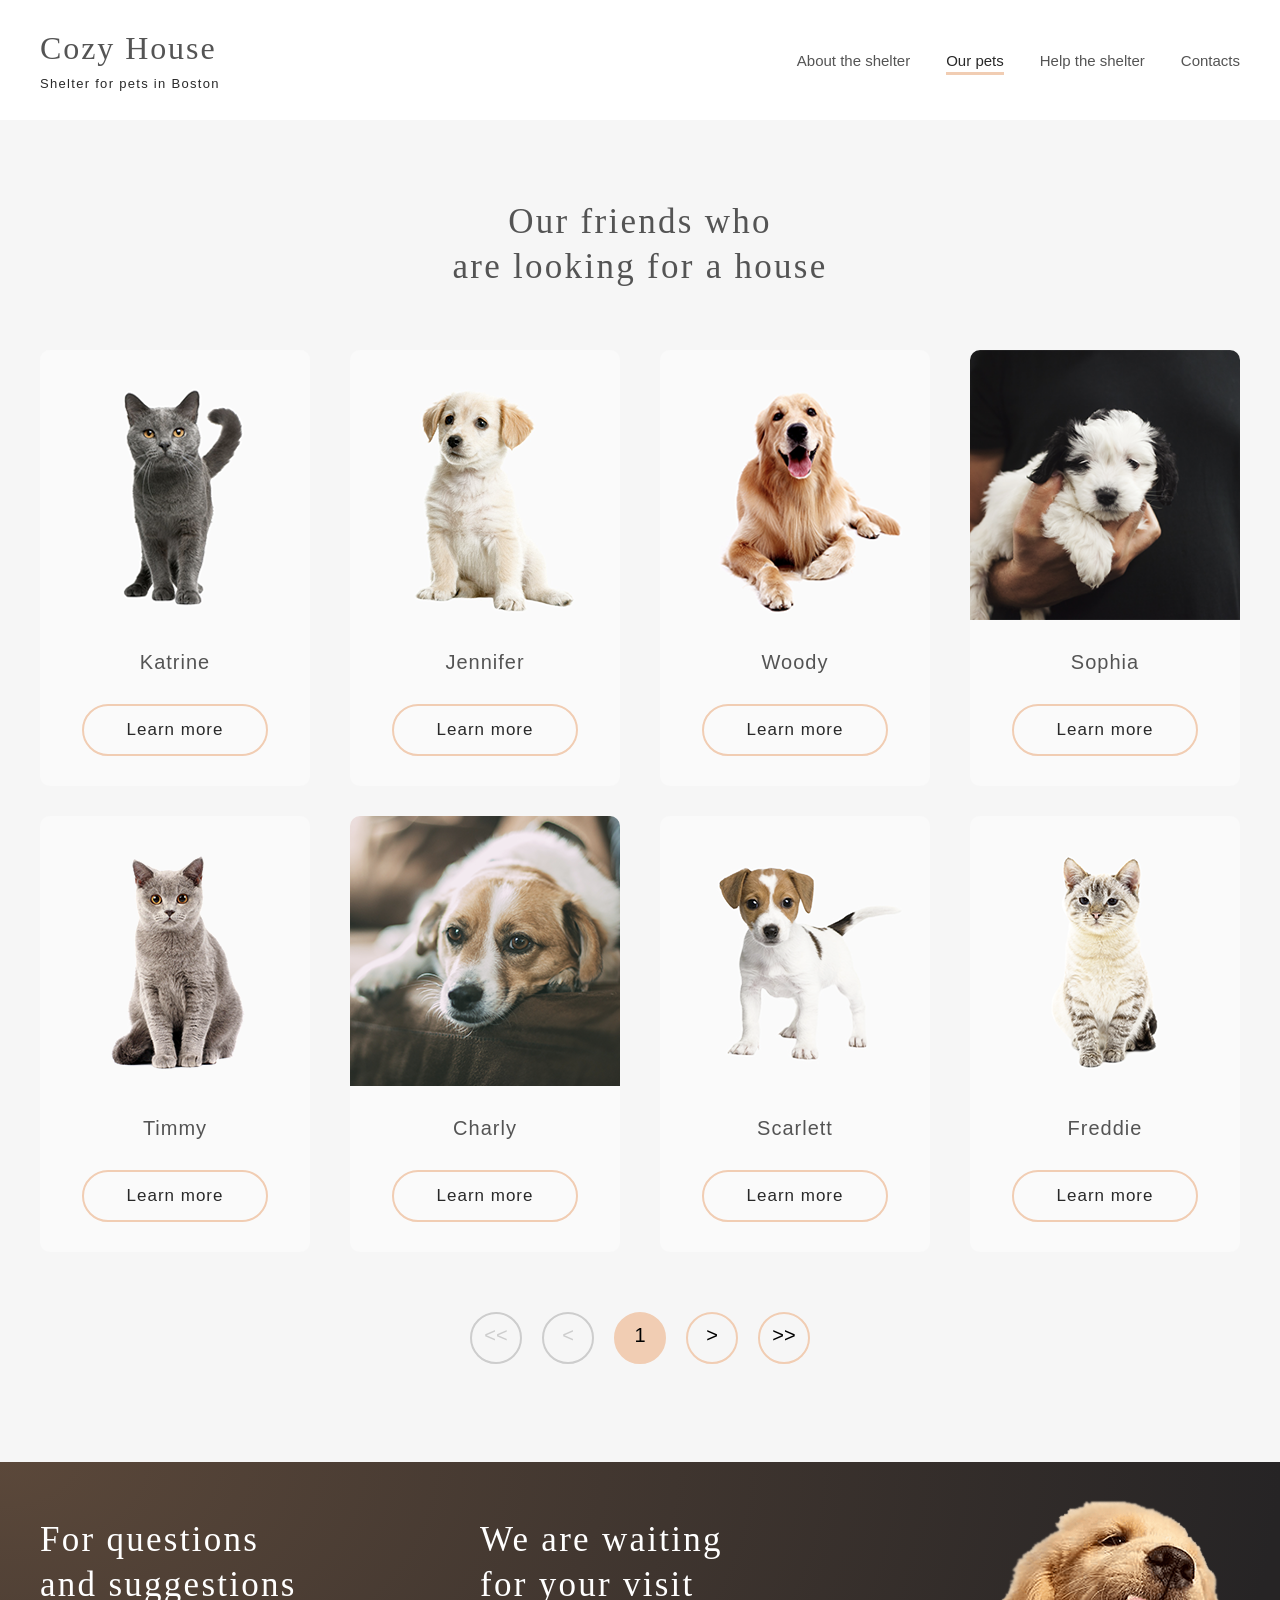
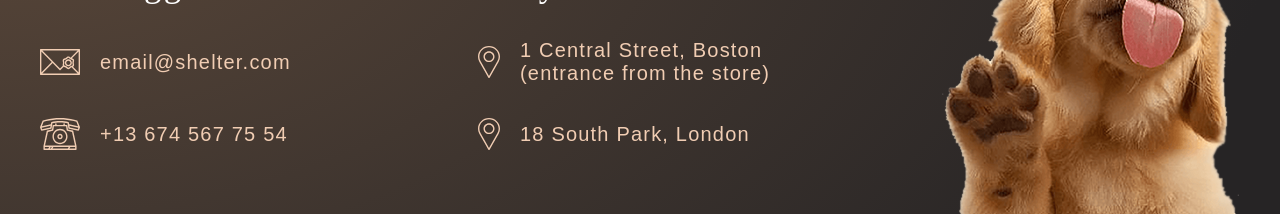
==== our-pets.html @ f44636e1 "feat: add adaptive for header and hero section" ====
<!DOCTYPE html>
<html lang="en">

<head>
  <meta charset="UTF-8">
  <meta name="viewport" content="width=device-width, initial-scale=1">
  <title>Cozy House</title>
  <link rel="stylesheet" type="text/css" href="css/style.css">
  <link rel="icon" type="image/png" sizes="32x32" href="img/icons/favicon/favicon-32x32.png">
  <link rel="icon" type="image/png" sizes="16x16" href="img/icons/favicon/favicon-16x16.png">
</head>

<body>
  <div class="wrapper">

    <header class="header header--light">
      <div class="container">
        <div class="header__row">
          <div class="header__logo">
            <a href="index.html" class="header__logo-link">
              <span class="header__logo-title">Cozy House</span>
              <span class="header__logo-subtitle">Shelter for pets in Boston</span>
            </a>
          </div>
          <nav class="header__nav">
            <ul class="header__nav-list">
              <li><a href="index.html" class="header__nav-link">About the shelter</a></li>
              <li><a href="" class="header__nav-link header-light active">Our pets</a></li>
              <li><a href="index.html#help-the-shelter" class="header__nav-link">Help the shelter</a></li>
              <li><a href="#contacts" class="header__nav-link">Contacts</a></li>
            </ul>
          </nav>
          <button class="header__burger" aria-label="Open menu">
            <span></span>
          </button>
        </div>
      </div>
    </header>

    <main class="content">
      <section class="friends-full">
        <div class="container">
          <h1 class="friends-full__title title">Our friends who <br> are looking for a house</h1>
          <div class="friends-full__slider slider">
            <div class="slider__cards">
              <div class="slider__row row-full">
                <div class="slider__element">
                  <a href="#" class="slider__element-card">
                    <div class="slider__img">
                      <img src="img/our-pets/1.png" alt="kitten">
                    </div>
                    <div class="slider__name">Katrine</div>
                    <div class="slider__link">Learn more</div>
                  </a>
                </div>
                <div class="slider__element">
                  <a href="#" class="slider__element-card">
                    <div class="slider__img">
                      <img src="img/our-pets/2.png" alt="kitten">
                    </div>
                    <div class="slider__name">Jennifer</div>
                    <div class="slider__link">Learn more</div>
                  </a>
                </div>
                <div class="slider__element">
                  <a href="#" class="slider__element-card">
                    <div class="slider__img">
                      <img src="img/our-pets/3.png" alt="kitten">
                    </div>
                    <div class="slider__name">Woody</div>
                    <div class="slider__link">Learn more</div>
                  </a>
                </div>
                <div class="slider__element">
                  <a href="#" class="slider__element-card">
                    <div class="slider__img">
                      <img src="img/our-pets/4.png" alt="kitten">
                    </div>
                    <div class="slider__name">Sophia</div>
                    <div class="slider__link">Learn more</div>
                  </a>
                </div>
                <div class="slider__element">
                  <a href="#" class="slider__element-card">
                    <div class="slider__img">
                      <img src="img/our-pets/5.png" alt="kitten">
                    </div>
                    <div class="slider__name">Timmy</div>
                    <div class="slider__link">Learn more</div>
                  </a>
                </div>
                <div class="slider__element">
                  <a href="#" class="slider__element-card">
                    <div class="slider__img">
                      <img src="img/our-pets/6.png" alt="kitten">
                    </div>
                    <div class="slider__name">Charly</div>
                    <div class="slider__link">Learn more</div>
                  </a>
                </div>
                <div class="slider__element">
                  <a href="#" class="slider__element-card">
                    <div class="slider__img">
                      <img src="img/our-pets/7.png" alt="kitten">
                    </div>
                    <div class="slider__name">Scarlett</div>
                    <div class="slider__link">Learn more</div>
                  </a>
                </div>
                <div class="slider__element">
                  <a href="" class="slider__element-card">
                    <div class="slider__img">
                      <img src="img/our-pets/8.png" alt="kitten">
                    </div>
                    <div class="slider__name">Freddie</div>
                    <div class="slider__link">Learn more</div>
                  </a>
                </div>
              </div>
            </div>
          </div>
          <div class="friends-full__nav">
            <button class="slider__btn disabled-btn">&lt;&lt;</button>
            <button class="slider__btn disabled-btn">&lt;</button>
            <button class="slider__btn active-btn">1</button>
            <button class="slider__btn">&gt;</button>
            <button class="slider__btn">&gt;&gt;</button>
          </div>
        </div>
      </section>
    </main>

    <footer class="footer" id="contacts">
      <div class="container">
        <div class="footer__content">
          <div class="footer__row">
            <div class="footer__column">
              <h2 class="footer__title title">For questions <br> and suggestions</h2>
              <a href="mailto:email@shelter.com" class="footer__link email">email@shelter.com</a>
              <a href="tel:+136745677554" class="footer__link phone">+13 674 567 75 54</a>
            </div>
            <div class="footer__column">
              <h2 class="footer__title title">We are waiting <br> for your visit</h2>
              <a href="https://www.google.com/maps/place/1+Central+St,+Boston,+MA+02109,+%D0%A1%D0%A8%D0%90/@42.3586081,-71.0549309,20.5z/data=!4m5!3m4!1s0x89e370868bc2ce7b:0x82fa7db94f5fea9e!8m2!3d42.358552!4d-71.0547264?entry=ttu&g_ep=EgoyMDI1MDYxNi4wIKXMDSoASAFQAw%3D%3D" target="_blank" class="footer__link address">1 Central Street, Boston (entrance from the store)</a>
              <a href="https://www.google.com/maps/place/18+S+Park+Rd,+London+SW19+6NN,+%D0%92%D0%B5%D0%BB%D0%B8%D0%BA%D0%BE%D0%B1%D1%80%D0%B8%D1%82%D0%B0%D0%BD%D0%B8%D1%8F/@51.4440909,-0.2084612,18.75z/data=!4m6!3m5!1s0x48760f46ff61dba9:0x5696e3b778e1f425!8m2!3d51.4441053!4d-0.2076652!16s%2Fg%2F11b90n3sb6?entry=ttu&g_ep=EgoyMDI1MDYxNi4wIKXMDSoASAFQAw%3D%3D" target="_blank" class="footer__link address">18 South Park, London </a>
            </div>
          </div>
          <div class="footer__img">
            <img src="img/footer.png" alt="puppy">
          </div>
        </div>
      </div>
    </footer>
  </div>
</body>

</html>
---- css/style.css ----
:root {
  --clr-white: #ffffff;
  --clr-gray-100: #f6f6f6;
  --clr-gray-200: #f1f1f1;
  --clr-gray-300: #cdcdcd;
  --clr-gray-400: #b2b2b2;
  --clr-gray-500: #545454;
  --clr-gray-600: #4c4c4c;
  --clr-gray-700: #292929;
  --clr-brown-100: #f1cdb3;
  --clr-brown-200: #fddcc4;
  --clr-brand-dark-1: #5b483a;
  --clr-brand-dark-2: #262425;
  --bg-primary: var(--clr-white);
  --bg-secondary: var(--clr-gray-100);
  --bg-accent: var(--clr-brown-200);
  --bg-dark: var(--clr-brand-dark-2);
  --bg-dark-card: var(--clr-brand-dark-1);
  --text-main: var(--clr-dark);
  --text-title: var(--clr-gray-500);
  --text-accent: var(--clr-white);
  --text-muted: var(--clr-gray-300);
  --text-dark: var(--clr-gray-700);
  --cta-primary: var(--clr-brown-100);
  --cta-primary-hover: var(--clr-brown-200);
  --link-color: var(--clr-brand-dark-1);
  --border-light: var(--clr-gray-200);
  --border-focus: var(--clr-brown-100);
  --font-size-xs: 0.8125rem;
  --font-size-sm: 0.9375rem;
  --font-size-md: 1.25rem;
  --font-size-lg: 1.5rem;
  --font-size-xl: 2.1875rem;
  --font-size-xxl: 2.75rem;
  --font-size-logo: 2rem;
}

.visually-hidden {
  position: absolute !important;
  width: 1px !important;
  height: 1px !important;
  margin: -1px !important;
  padding: 0 !important;
  overflow: hidden !important;
  clip: rect(0 0 0 0) !important;
  white-space: nowrap !important;
  border: 0 !important;
}

.flex-center {
  display: flex;
  align-items: center;
  justify-content: center;
}

.header__nav-link, .header__nav-link::after, .link {
  transition: all 0.3s;
}

* {
  padding: 0;
  margin: 0;
  border: 0;
}

*,
*:before,
*:after {
  -webkit-box-sizing: border-box;
  box-sizing: border-box;
}

:focus,
:active {
  outline: none;
}

a:focus,
a:active {
  outline: none;
}

nav,
footer,
header,
aside {
  display: block;
}

input,
button,
textarea {
  font-family: inherit;
}

input::-ms-clear {
  display: none;
}

button {
  cursor: pointer;
}

button::-moz-focus-inner {
  padding: 0;
  border: 0;
}

a,
a:visited {
  text-decoration: none;
}

a:hover {
  text-decoration: none;
}

ul li {
  list-style: none;
}

img {
  vertical-align: top;
}

h1,
h2,
h3,
h4,
h5,
h6 {
  font-size: inherit;
  font-weight: 400;
}

html,
body {
  height: 100%;
  width: 100%;
  font-size: 100%;
  line-height: 1;
  -ms-text-size-adjust: 100%;
  -moz-text-size-adjust: 100%;
  -webkit-text-size-adjust: 100%;
}

html {
  scroll-behavior: smooth;
}

body {
  font-family: Arial, "Helvetica Neue", Helvetica, sans-serif;
}

.link {
  display: inline-flex;
  align-items: center;
  justify-content: center;
  text-align: center;
  border-radius: 100vmax;
  padding: 0.9375rem 2.8125rem;
  background-color: var(--cta-primary);
  font-family: "Georgia", Georgia, serif;
  font-size: 17px;
  letter-spacing: 0.06em;
  line-height: 1.3;
  color: var(--text-dark);
}

.link:hover {
  background-color: var(--cta-primary-hover);
}

.title {
  font-family: "Georgia", Georgia, serif;
  font-size: var(--font-size-xl);
  line-height: 1.285;
  letter-spacing: 0.065em;
  color: #545454;
}

.slider {
  display: flex;
  align-items: center;
  justify-content: space-between;
}

.slider__btn {
  background: inherit;
  width: 52px;
  height: 52px;
  border-radius: 50%;
  border: 2px solid #f1cdb3;
  transition: all 0.3s;
}

.slider__btn img {
  padding-top: 5px;
}

.slider__btn:hover {
  background-color: #fddcc4;
  border: 2px solid #fddcc4;
}

.slider__row {
  display: flex;
}

.slider__card {
  display: block;
  overflow: hidden;
  background: #fafafa;
  border-radius: 10px;
  padding-bottom: 30px;
  flex: 1 1 33.333%;
  margin-right: 90px;
  display: flex;
  flex-direction: column;
  text-align: center;
}

.slider__card:last-child {
  margin-right: 0;
}

.slider__card:hover .slider__link {
  background-color: #fddcc4;
  border: 2px solid #fddcc4;
}

.slider__img img {
  width: 270px;
  height: 270px;
  object-fit: cover;
}

.slider__name {
  margin: 30px 0;
  text-align: center;
  font-size: 20px;
  line-height: 24px;
  letter-spacing: 1px;
  color: #545454;
}

.slider__link {
  align-self: center;
  display: inline-block;
  border-radius: 100px;
  padding: 13px 43px;
  border: 2px solid #f1cdb3;
  font-size: 17px;
  letter-spacing: 1px;
  line-height: 22px;
  color: #292929;
  transition: all 0.3s;
}

.slider__element {
  padding: 0 20px;
  padding-bottom: 30px;
  display: flex;
}

.slider__element-card {
  display: block;
  overflow: hidden;
  background: #fafafa;
  border-radius: 10px;
  padding-bottom: 30px;
  display: flex;
  flex-direction: column;
  text-align: center;
}

.slider__element-card:hover .slider__link {
  background-color: #fddcc4;
  border: 2px solid #fddcc4;
}

.slider__name {
  flex: 1 1 auto;
}

.slider__btn {
  font-size: 20px;
  display: flex;
  align-items: center;
  justify-content: center;
  padding-bottom: 5px;
}

.active-btn {
  background-color: #f1cdb3;
}

.disabled-btn {
  border-color: #cdcdcd;
  color: #cdcdcd;
  pointer-events: none;
}

.wrapper {
  min-height: 100dvh;
  display: flex;
  flex-direction: column;
}

.content {
  flex: 1;
}

.container {
  width: 100%;
  max-width: 1280px;
  margin-inline: auto;
  padding-inline: 1.25rem;
}
@media (min-width: 750px) {
  .container {
    padding-inline: 1.875rem;
  }
}
@media (min-width: 850px) {
  .container {
    padding-inline: 2.5rem;
  }
}

.header {
  position: absolute;
  inset-inline: 0;
  width: 100%;
  padding-block-start: 2rem;
  z-index: 10;
}
.header__row {
  display: flex;
  justify-content: space-between;
  align-items: center;
}
.header__logo-link {
  display: flex;
  flex-direction: column;
}
.header__logo-title {
  padding-block-end: 0.8125rem;
  font-family: "Georgia", Georgia, serif;
  font-size: var(--font-size-logo);
  letter-spacing: 0.06em;
  color: var(--cta-primary);
}
.header__logo-subtitle {
  font-size: var(--font-size-xs);
  text-align: center;
  letter-spacing: 0.1em;
  color: var(--text-accent);
}
.header__nav-list {
  display: flex;
  align-items: center;
  gap: 2.25rem;
}
.header__nav-link {
  position: relative;
  padding-block: 0.625rem;
  color: var(--text-muted);
  font-size: var(--font-size-sm);
  line-height: 1.6;
}
.header__nav-link:hover, .header__nav-link:focus-visible {
  color: var(--text-accent);
}
.header__nav-link::after {
  content: "";
  position: absolute;
  inset-block-end: 0.25rem;
  inset-inline-start: 0;
  width: 100%;
  height: 0.1875rem;
  background-color: var(--cta-primary);
  scale: 0 1;
  transform-origin: center;
}
.header__nav-link:active::after {
  scale: 1 1;
}
.header__nav-link.active {
  color: var(--text-accent);
  pointer-events: none;
}
.header__nav-link.active::after {
  scale: 1 1;
}
.header--light .header__nav-link {
  color: #545454;
}
.header--light .header__nav-link:hover, .header--light .header__nav-link:focus-visible, .header--light .header__nav-link.active {
  color: var(--text-dark);
}
.header--light .header__logo-title {
  color: var(--text-title);
}
.header--light .header__logo-subtitle {
  color: var(--text-dark);
}
.header__burger {
  display: none;
  background: none;
  border: none;
  cursor: pointer;
  flex-direction: column;
  padding: 10px;
  gap: 6px;
  width: 40px;
  z-index: 100;
}
.header__burger span, .header__burger::before, .header__burger::after {
  content: "";
  display: block;
  width: 100%;
  height: 2px;
  background-color: var(--bg-accent);
  transition: transform 0.3s ease, opacity 0.3s ease;
}
.is-open .header__burger::before {
  transform: translateY(8px) rotate(45deg);
}
.is-open .header__burger span {
  opacity: 0;
}
.is-open .header__burger::after {
  transform: translateY(-8px) rotate(-45deg);
}
@media (max-width: 750px) {
  .header__burger {
    display: flex;
  }
  .header__nav {
    position: fixed;
    inset-block-start: 0;
    inset-inline-end: 0;
    width: 100%;
    height: 100dvh;
    background-color: rgba(41, 41, 41, 0.98);
    padding: 100px 40px 40px;
    z-index: 90;
    display: flex;
    justify-content: center;
    align-items: center;
    opacity: 0;
    visibility: hidden;
    transform: translateX(100%);
    transition: opacity 0.3s ease, visibility 0.3s ease, transform 0.3s ease;
  }
  .is-open .header__nav {
    opacity: 1;
    visibility: visible;
    transform: translateX(0);
  }
  .header__nav-list {
    flex-direction: column;
    gap: 40px;
    text-align: center;
  }
  .header__nav-list li {
    width: 100%;
  }
  .header__nav-link {
    font-size: 24px;
    display: inline-block;
    width: 100%;
  }
}

/*Footer*/
.footer {
  position: relative;
  padding: 40px 0 0;
  background: url("../img/bg-gradient.png"), radial-gradient(100% 215.42% at 0% 0%, #5B483A 0%, #262425 100%);
}

.footer__content {
  display: flex;
  justify-content: space-between;
}

.footer__row {
  display: flex;
  margin-top: 16px;
}

.footer__column {
  height: 234px;
  width: 300px;
  display: flex;
  flex-direction: column;
  justify-content: space-between;
  margin-right: 140px;
}

.footer__title {
  color: #fff;
}

.footer__link {
  font-size: 20px;
  line-height: 23px;
  letter-spacing: 1.2px;
  color: #F1CDB3;
  padding: 6px 0 6px 60px;
}

.email {
  background: url("../img/icons/2.svg") 0 center no-repeat;
}

.phone {
  background: url("../img/icons/3.svg") 0 center no-repeat;
}

.address {
  background: url("../img/icons/4.svg") 0 center no-repeat;
  padding-left: 42px;
  margin-left: -2px;
}

.footer__img {
  margin-top: -3px;
}

.about {
  margin: 80px 0 100px;
}

.about__container {
  max-width: 850px;
  margin: 0 auto;
}

.about__row {
  display: flex;
}

.about__img {
  margin-right: 120px;
}

.about__body {
  margin-top: 15px;
}

.about__title {
  padding-right: 60px;
}

.about__text {
  font-family: Arial, "Helvetica Neue", Helvetica, sans-serif;
  font-size: 15px;
  line-height: 24px;
  color: #4C4C4C;
  margin-top: 25px;
}

.about__text p {
  margin-bottom: 25px;
}

.about__text p:last-child {
  margin-bottom: 0;
}

.donation {
  padding: 80px 0 100px;
  background: #F6F6F6;
}

.donation__row {
  display: flex;
  width: 915px;
  margin: 0 auto;
}

.donation__img {
  padding: 11px 30px 0 0;
}

.donation__title {
  margin-bottom: 20px;
}

.donation__bank-type {
  font-size: 15px;
  line-height: 16.5px;
  letter-spacing: 0.9px;
  color: #545454;
  margin-bottom: 20px;
}

.donation__card {
  background: url("../img/icons/1.svg") 15px center no-repeat, #F1CDB3;
  display: flex;
  align-items: center;
  border-radius: 9px;
  padding: 10px 15px 10px 60px;
  margin: 0 31px 20px 0;
  font-size: 20px;
  line-height: 23px;
  letter-spacing: 1.15px;
  color: #545454;
}

.donation__legal-info {
  font-family: Arial, "Helvetica Neue", Helvetica, sans-serif;
  font-style: italic;
  font-size: 12px;
  line-height: 18px;
  color: #B2B2B2;
}

.friends {
  background: #F6F6F6;
  padding: 80px 0 100px;
}

.friends__title {
  text-align: center;
}

.friends__slider {
  margin: 60px auto;
}

.friends__link {
  display: flex;
  justify-content: center;
}

.help {
  padding: 80px 0 45px;
}

.help__title {
  text-align: center;
}

.help__row {
  margin: 60px 87px 0;
  display: flex;
  flex-wrap: wrap;
}

.help__item {
  margin-left: 120px;
  display: flex;
  flex-direction: column;
  align-items: center;
  margin-bottom: 55px;
}

.help__item:first-child {
  margin-left: 0;
}

.help__item:nth-child(6) {
  margin-left: 84px;
}

.help__item-img {
  flex: 1 0 auto;
  display: flex;
  align-items: center;
}

.help__item-name {
  font-size: 20px;
  line-height: 23px;
  letter-spacing: 1.135px;
  text-align: center;
  color: #545454;
  margin-top: 30px;
}

.hero {
  background: url("../img/bg-gradient.png"), radial-gradient(100% 215.42% at 0% 0%, #5b483a 0%, #262425 100%);
  display: flex;
  align-items: flex-end;
}
.hero__content {
  width: 100%;
  display: flex;
  justify-content: space-between;
  align-items: end;
  gap: 2.625rem;
  margin-block-start: 11.25rem;
}
.hero__body {
  max-width: 28.75rem;
  width: 100%;
  display: flex;
  flex-direction: column;
  align-items: flex-start;
  gap: 2.625rem;
  align-self: start;
  margin-block-start: clamp(0px, 0px + 160 * (100vw - 768px) / 512, 160px);
}
.hero__title {
  font-family: "Georgia", Georgia, serif;
  font-size: var(--font-size-xxl);
  line-height: 1.3;
  color: #ffffff;
  max-width: 21.875rem;
}
.hero__text {
  font-size: var(--font-size-sm);
  line-height: 1.6;
  color: #cdcdcd;
}
.hero__image-block {
  max-width: 43.625rem;
  width: 100%;
  display: flex;
  justify-content: flex-end;
  align-items: flex-end;
  align-self: end;
}
.hero__img {
  width: 100%;
  height: auto;
  display: block;
  object-fit: contain;
}
@media (max-width: 850px) {
  .hero .hero__content {
    flex-direction: column;
    row-gap: 6.25rem;
  }
  .hero__body {
    align-self: center;
  }
  .hero__link {
    align-self: center;
  }
  .hero__content {
    margin-block-start: 9.375rem;
  }
  .hero__image-block {
    max-width: 35.5rem;
  }
}

.friends-full {
  background: #F6F6F6;
  margin-top: 120px;
  padding: 80px 0 98px;
}

.friends-full__title {
  text-align: center;
  margin-bottom: 60px;
}

.friends-full__slider {
  margin-bottom: 30px;
}

.row-full {
  flex-wrap: wrap;
  margin: 0 -20px;
}

.friends-full__nav {
  display: flex;
  width: 340px;
  justify-content: space-between;
  margin: 0 auto;
}
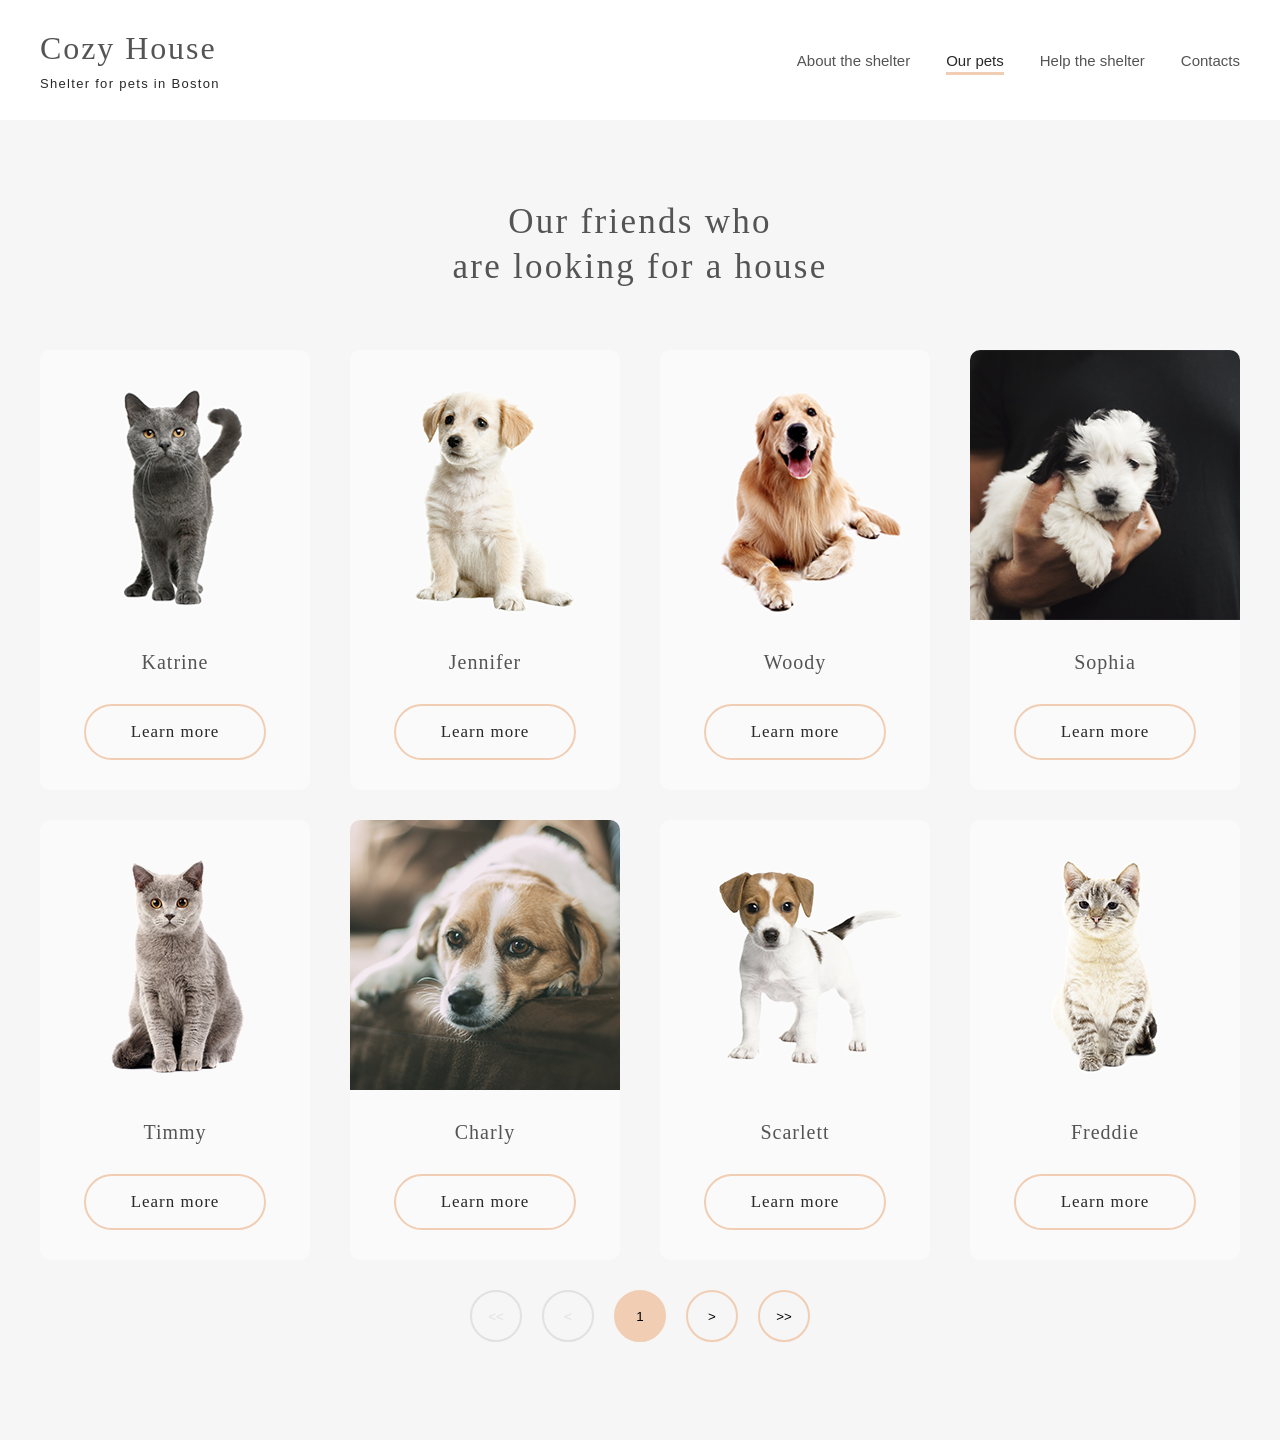
==== commit b7714ab0: "feat: add adaptive slider" ====
--- a/our-pets.html
+++ b/our-pets.html
@@ -43,79 +43,63 @@
           <h1 class="friends-full__title title">Our friends who <br> are looking for a house</h1>
           <div class="friends-full__slider slider">
             <div class="slider__cards">
-              <div class="slider__row row-full">
-                <div class="slider__element">
-                  <a href="#" class="slider__element-card">
-                    <div class="slider__img">
-                      <img src="img/our-pets/1.png" alt="kitten">
-                    </div>
-                    <div class="slider__name">Katrine</div>
-                    <div class="slider__link">Learn more</div>
-                  </a>
-                </div>
-                <div class="slider__element">
-                  <a href="#" class="slider__element-card">
-                    <div class="slider__img">
-                      <img src="img/our-pets/2.png" alt="kitten">
-                    </div>
-                    <div class="slider__name">Jennifer</div>
-                    <div class="slider__link">Learn more</div>
-                  </a>
-                </div>
-                <div class="slider__element">
-                  <a href="#" class="slider__element-card">
-                    <div class="slider__img">
-                      <img src="img/our-pets/3.png" alt="kitten">
-                    </div>
-                    <div class="slider__name">Woody</div>
-                    <div class="slider__link">Learn more</div>
-                  </a>
-                </div>
-                <div class="slider__element">
-                  <a href="#" class="slider__element-card">
-                    <div class="slider__img">
-                      <img src="img/our-pets/4.png" alt="kitten">
-                    </div>
-                    <div class="slider__name">Sophia</div>
-                    <div class="slider__link">Learn more</div>
-                  </a>
-                </div>
-                <div class="slider__element">
-                  <a href="#" class="slider__element-card">
-                    <div class="slider__img">
-                      <img src="img/our-pets/5.png" alt="kitten">
-                    </div>
-                    <div class="slider__name">Timmy</div>
-                    <div class="slider__link">Learn more</div>
-                  </a>
-                </div>
-                <div class="slider__element">
-                  <a href="#" class="slider__element-card">
-                    <div class="slider__img">
-                      <img src="img/our-pets/6.png" alt="kitten">
-                    </div>
-                    <div class="slider__name">Charly</div>
-                    <div class="slider__link">Learn more</div>
-                  </a>
-                </div>
-                <div class="slider__element">
-                  <a href="#" class="slider__element-card">
-                    <div class="slider__img">
-                      <img src="img/our-pets/7.png" alt="kitten">
-                    </div>
-                    <div class="slider__name">Scarlett</div>
-                    <div class="slider__link">Learn more</div>
-                  </a>
-                </div>
-                <div class="slider__element">
-                  <a href="" class="slider__element-card">
-                    <div class="slider__img">
-                      <img src="img/our-pets/8.png" alt="kitten">
-                    </div>
-                    <div class="slider__name">Freddie</div>
-                    <div class="slider__link">Learn more</div>
-                  </a>
-                </div>
+              <div class="slider__row row-full slider__row--grid">
+                <a href="#" class="slider__card">
+                  <div class="slider__img">
+                    <img src="img/our-pets/1.png" alt="kitten">
+                  </div>
+                  <div class="slider__name">Katrine</div>
+                  <div class="slider__link link">Learn more</div>
+                </a>
+                <a href="#" class="slider__card">
+                  <div class="slider__img">
+                    <img src="img/our-pets/2.png" alt="kitten">
+                  </div>
+                  <div class="slider__name">Jennifer</div>
+                  <div class="slider__link link">Learn more</div>
+                </a>
+                <a href="#" class="slider__card">
+                  <div class="slider__img">
+                    <img src="img/our-pets/3.png" alt="kitten">
+                  </div>
+                  <div class="slider__name">Woody</div>
+                  <div class="slider__link link">Learn more</div>
+                </a>
+                <a href="#" class="slider__card">
+                  <div class="slider__img">
+                    <img src="img/our-pets/4.png" alt="kitten">
+                  </div>
+                  <div class="slider__name">Sophia</div>
+                  <div class="slider__link link">Learn more</div>
+                </a>
+                <a href="#" class="slider__card">
+                  <div class="slider__img">
+                    <img src="img/our-pets/5.png" alt="kitten">
+                  </div>
+                  <div class="slider__name">Timmy</div>
+                  <div class="slider__link link">Learn more</div>
+                </a>
+                <a href="#" class="slider__card">
+                  <div class="slider__img">
+                    <img src="img/our-pets/6.png" alt="kitten">
+                  </div>
+                  <div class="slider__name">Charly</div>
+                  <div class="slider__link link">Learn more</div>
+                </a>
+                <a href="#" class="slider__card">
+                  <div class="slider__img">
+                    <img src="img/our-pets/7.png" alt="kitten">
+                  </div>
+                  <div class="slider__name">Scarlett</div>
+                  <div class="slider__link link">Learn more</div>
+                </a>
+                <a href="" class="slider__card">
+                  <div class="slider__img">
+                    <img src="img/our-pets/8.png" alt="kitten">
+                  </div>
+                  <div class="slider__name">Freddie</div>
+                  <div class="slider__link link">Learn more</div>
+                </a>
               </div>
             </div>
           </div>
@@ -130,7 +114,7 @@
       </section>
     </main>
 
-    <footer class="footer" id="contacts">
+    <!-- <footer class="footer" id="contacts">
       <div class="container">
         <div class="footer__content">
           <div class="footer__row">
@@ -150,7 +134,7 @@
           </div>
         </div>
       </div>
-    </footer>
+    </footer> -->
   </div>
 </body>
 
--- a/css/style.css
+++ b/css/style.css
@@ -1,5 +1,6 @@
 :root {
   --clr-white: #ffffff;
+  --clr-light: #fafafa;
   --clr-gray-100: #f6f6f6;
   --clr-gray-200: #f1f1f1;
   --clr-gray-300: #cdcdcd;
@@ -14,9 +15,10 @@
   --bg-primary: var(--clr-white);
   --bg-secondary: var(--clr-gray-100);
   --bg-accent: var(--clr-brown-200);
+  --bg-card: var(--clr-light);
   --bg-dark: var(--clr-brand-dark-2);
   --bg-dark-card: var(--clr-brand-dark-1);
-  --text-main: var(--clr-dark);
+  --text-main: var(--clr-gray-600);
   --text-title: var(--clr-gray-500);
   --text-accent: var(--clr-white);
   --text-muted: var(--clr-gray-300);
@@ -33,6 +35,7 @@
   --font-size-xl: 2.1875rem;
   --font-size-xxl: 2.75rem;
   --font-size-logo: 2rem;
+  --font-size-link: 1.06rem;
 }
 
 .visually-hidden {
@@ -53,7 +56,7 @@
   justify-content: center;
 }
 
-.header__nav-link, .header__nav-link::after, .link {
+.header__nav-link, .header__nav-link::after, .slider__btn, .link {
   transition: all 0.3s;
 }
 
@@ -161,12 +164,11 @@
   padding: 0.9375rem 2.8125rem;
   background-color: var(--cta-primary);
   font-family: "Georgia", Georgia, serif;
-  font-size: 17px;
+  font-size: var(--font-size-link);
   letter-spacing: 0.06em;
   line-height: 1.3;
   color: var(--text-dark);
 }
-
 .link:hover {
   background-color: var(--cta-primary-hover);
 }
@@ -178,127 +180,127 @@
   letter-spacing: 0.065em;
   color: #545454;
 }
+@media (max-width: 600px) {
+  .title {
+    font-size: var(--font-size-lg);
+  }
+}
 
 .slider {
   display: flex;
   align-items: center;
   justify-content: space-between;
-}
-
-.slider__btn {
-  background: inherit;
-  width: 52px;
-  height: 52px;
-  border-radius: 50%;
-  border: 2px solid #f1cdb3;
-  transition: all 0.3s;
-}
-
-.slider__btn img {
-  padding-top: 5px;
-}
-
-.slider__btn:hover {
-  background-color: #fddcc4;
-  border: 2px solid #fddcc4;
-}
-
+  gap: clamp(0.625rem, -4.688rem + 10vw, 3.313rem);
+}
+.slider__cards {
+  width: 100%;
+  overflow: hidden;
+}
 .slider__row {
   display: flex;
-}
-
+  justify-content: center;
+  gap: clamp(1.25rem, -7.398rem + 16.279vw, 5.625rem);
+}
+.slider__row--grid {
+  display: grid;
+  grid-template-columns: repeat(4, 1fr);
+  gap: 1.875rem 2.5rem;
+}
 .slider__card {
-  display: block;
+  flex: 1 1 33.333%;
+  display: flex;
+  flex-direction: column;
+  font-family: "Georgia", Georgia, serif;
+  text-align: center;
+  background-color: var(--bg-card);
+  border-radius: 0.625rem;
+  padding-block-end: 1.875rem;
   overflow: hidden;
-  background: #fafafa;
-  border-radius: 10px;
-  padding-bottom: 30px;
-  flex: 1 1 33.333%;
-  margin-right: 90px;
-  display: flex;
-  flex-direction: column;
-  text-align: center;
-}
-
-.slider__card:last-child {
-  margin-right: 0;
-}
-
+}
 .slider__card:hover .slider__link {
-  background-color: #fddcc4;
-  border: 2px solid #fddcc4;
-}
-
+  background-color: var(--cta-primary-hover);
+  border-color: var(--cta-primary-hover);
+}
+.slider__img {
+  width: 100%;
+}
 .slider__img img {
-  width: 270px;
-  height: 270px;
+  width: 100%;
+  max-width: 16.875rem;
+  height: auto;
+  aspect-ratio: 1/1;
   object-fit: cover;
 }
-
 .slider__name {
-  margin: 30px 0;
-  text-align: center;
-  font-size: 20px;
-  line-height: 24px;
-  letter-spacing: 1px;
-  color: #545454;
-}
-
+  margin-block: 1.875rem;
+  font-size: var(--font-size-md);
+  line-height: 1.2;
+  letter-spacing: 0.0625rem;
+  color: var(--text-title);
+  flex: 1 1 auto;
+}
 .slider__link {
   align-self: center;
-  display: inline-block;
-  border-radius: 100px;
-  padding: 13px 43px;
-  border: 2px solid #f1cdb3;
-  font-size: 17px;
-  letter-spacing: 1px;
-  line-height: 22px;
-  color: #292929;
-  transition: all 0.3s;
-}
-
-.slider__element {
-  padding: 0 20px;
-  padding-bottom: 30px;
-  display: flex;
-}
-
-.slider__element-card {
-  display: block;
-  overflow: hidden;
-  background: #fafafa;
-  border-radius: 10px;
-  padding-bottom: 30px;
-  display: flex;
-  flex-direction: column;
-  text-align: center;
-}
-
-.slider__element-card:hover .slider__link {
-  background-color: #fddcc4;
-  border: 2px solid #fddcc4;
-}
-
-.slider__name {
-  flex: 1 1 auto;
-}
-
+  border: 0.125rem solid var(--cta-primary);
+  background-color: transparent;
+}
 .slider__btn {
-  font-size: 20px;
+  flex-shrink: 0;
   display: flex;
   align-items: center;
   justify-content: center;
-  padding-bottom: 5px;
-}
-
-.active-btn {
-  background-color: #f1cdb3;
-}
-
-.disabled-btn {
-  border-color: #cdcdcd;
-  color: #cdcdcd;
+  width: 3.25rem;
+  height: 3.25rem;
+  background-color: transparent;
+  border: 0.125rem solid var(--cta-primary);
+  border-radius: 50%;
+}
+.slider__btn:hover {
+  background-color: var(--cta-primary-hover);
+  border-color: var(--cta-primary-hover);
+}
+.slider__btn.active-btn {
+  background-color: var(--cta-primary);
+}
+.slider__btn.disabled-btn {
+  border-color: var(--text-muted);
+  color: var(--text-muted);
   pointer-events: none;
+  opacity: 0.5;
+}
+@media (max-width: 1024px) {
+  .slider__row--grid {
+    grid-template-columns: repeat(2, 1fr);
+  }
+}
+@media (max-width: 850px) {
+  .slider {
+    gap: 0.75rem;
+  }
+  .slider__row:not(.slider__row--grid) {
+    gap: clamp(0.313rem, -2.813rem + 10vw, 2.5rem);
+  }
+  .slider__row:not(.slider__row--grid) .slider__card:nth-child(3) {
+    display: none;
+  }
+}
+@media (max-width: 600px) {
+  .slider {
+    flex-wrap: wrap;
+    justify-content: center;
+    column-gap: 5rem;
+  }
+  .slider__row:not(.slider__row--grid) .slider__card:nth-child(2) {
+    display: none;
+  }
+  .slider__row--grid {
+    grid-template-columns: 1fr;
+    gap: 1.875rem;
+  }
+  .slider__cards {
+    order: -1;
+    width: 100%;
+  }
 }
 
 .wrapper {
@@ -328,6 +330,15 @@
   }
 }
 
+.section {
+  padding-block: 5rem 6.25rem;
+}
+
+@media (max-width: 600px) {
+  .section {
+    padding-block: 2.625rem;
+  }
+}
 .header {
   position: absolute;
   inset-inline: 0;
@@ -411,9 +422,8 @@
   border: none;
   cursor: pointer;
   flex-direction: column;
-  padding: 10px;
-  gap: 6px;
-  width: 40px;
+  gap: 8px;
+  width: 30px;
   z-index: 100;
 }
 .header__burger span, .header__burger::before, .header__burger::after {
@@ -530,45 +540,70 @@
   margin-top: -3px;
 }
 
-.about {
-  margin: 80px 0 100px;
-}
-
 .about__container {
-  max-width: 850px;
-  margin: 0 auto;
-}
-
+  max-width: 53.125rem;
+  margin-inline: auto;
+}
 .about__row {
   display: flex;
-}
-
-.about__img {
-  margin-right: 120px;
-}
-
+  gap: 5rem 7.5rem;
+}
+.about__img img {
+  width: 100%;
+}
 .about__body {
-  margin-top: 15px;
-}
-
+  display: flex;
+  flex-direction: column;
+  row-gap: 1.56rem;
+  margin-block-start: 1rem;
+  max-width: 26.875rem;
+}
 .about__title {
-  padding-right: 60px;
-}
-
+  text-wrap: balance;
+}
 .about__text {
-  font-family: Arial, "Helvetica Neue", Helvetica, sans-serif;
-  font-size: 15px;
-  line-height: 24px;
-  color: #4C4C4C;
-  margin-top: 25px;
-}
-
-.about__text p {
-  margin-bottom: 25px;
-}
-
-.about__text p:last-child {
-  margin-bottom: 0;
+  display: flex;
+  flex-direction: column;
+  row-gap: 1.56rem;
+  font-size: var(--font-size-sm);
+  line-height: 1.6;
+  color: var(--text-main);
+}
+@media (max-width: 850px) {
+  .about__container {
+    max-width: 26.875rem;
+  }
+  .about__row {
+    flex-direction: column;
+    align-items: center;
+  }
+  .about__img {
+    order: 1;
+  }
+  .about__body {
+    margin-top: 0;
+  }
+}
+@media (max-width: 600px) {
+  .about__title {
+    text-align: center;
+  }
+  .about__body {
+    display: flex;
+    flex-direction: column;
+    align-items: center;
+    justify-content: center;
+  }
+  .about__row {
+    row-gap: 2.625rem;
+  }
+  .about__img {
+    max-width: 16.25rem;
+  }
+  .about__text {
+    margin-inline: 0.3rem;
+    text-align: justify;
+  }
 }
 
 .donation {
@@ -620,21 +655,23 @@
 }
 
 .friends {
-  background: #F6F6F6;
-  padding: 80px 0 100px;
-}
-
+  background-color: var(--bg-secondary);
+}
 .friends__title {
   text-align: center;
 }
-
 .friends__slider {
-  margin: 60px auto;
-}
-
+  margin-block: 3.75rem;
+  margin-inline: auto;
+}
 .friends__link {
   display: flex;
   justify-content: center;
+}
+@media (max-width: 750px) {
+  .friends__slider {
+    margin-block: 2.625rem;
+  }
 }
 
 .help {
@@ -732,7 +769,7 @@
   object-fit: contain;
 }
 @media (max-width: 850px) {
-  .hero .hero__content {
+  .hero__content {
     flex-direction: column;
     row-gap: 6.25rem;
   }
@@ -749,30 +786,42 @@
     max-width: 35.5rem;
   }
 }
+@media (max-width: 600px) {
+  .hero__title {
+    font-size: var(--font-size-lg);
+    letter-spacing: 0.06em;
+    max-width: 200px;
+  }
+  .hero__body {
+    text-align: center;
+    align-items: center;
+  }
+  .hero__text {
+    margin-inline: -0.625rem;
+  }
+  .hero__image-block {
+    margin-inline: -0.625rem;
+    max-width: 16.25rem;
+  }
+}
 
 .friends-full {
-  background: #F6F6F6;
-  margin-top: 120px;
-  padding: 80px 0 98px;
-}
-
+  background-color: var(--bg-secondary);
+  margin-block-start: 7.5rem;
+  padding-block: 5rem 6.125rem;
+}
 .friends-full__title {
   text-align: center;
-  margin-bottom: 60px;
-}
-
+  margin-block-end: 3.75rem;
+}
 .friends-full__slider {
-  margin-bottom: 30px;
-}
-
-.row-full {
-  flex-wrap: wrap;
-  margin: 0 -20px;
-}
-
+  margin-block-end: 1.875rem;
+}
 .friends-full__nav {
   display: flex;
-  width: 340px;
   justify-content: space-between;
-  margin: 0 auto;
+  align-items: center;
+  width: 100%;
+  max-width: 21.25rem;
+  margin-inline: auto;
 }
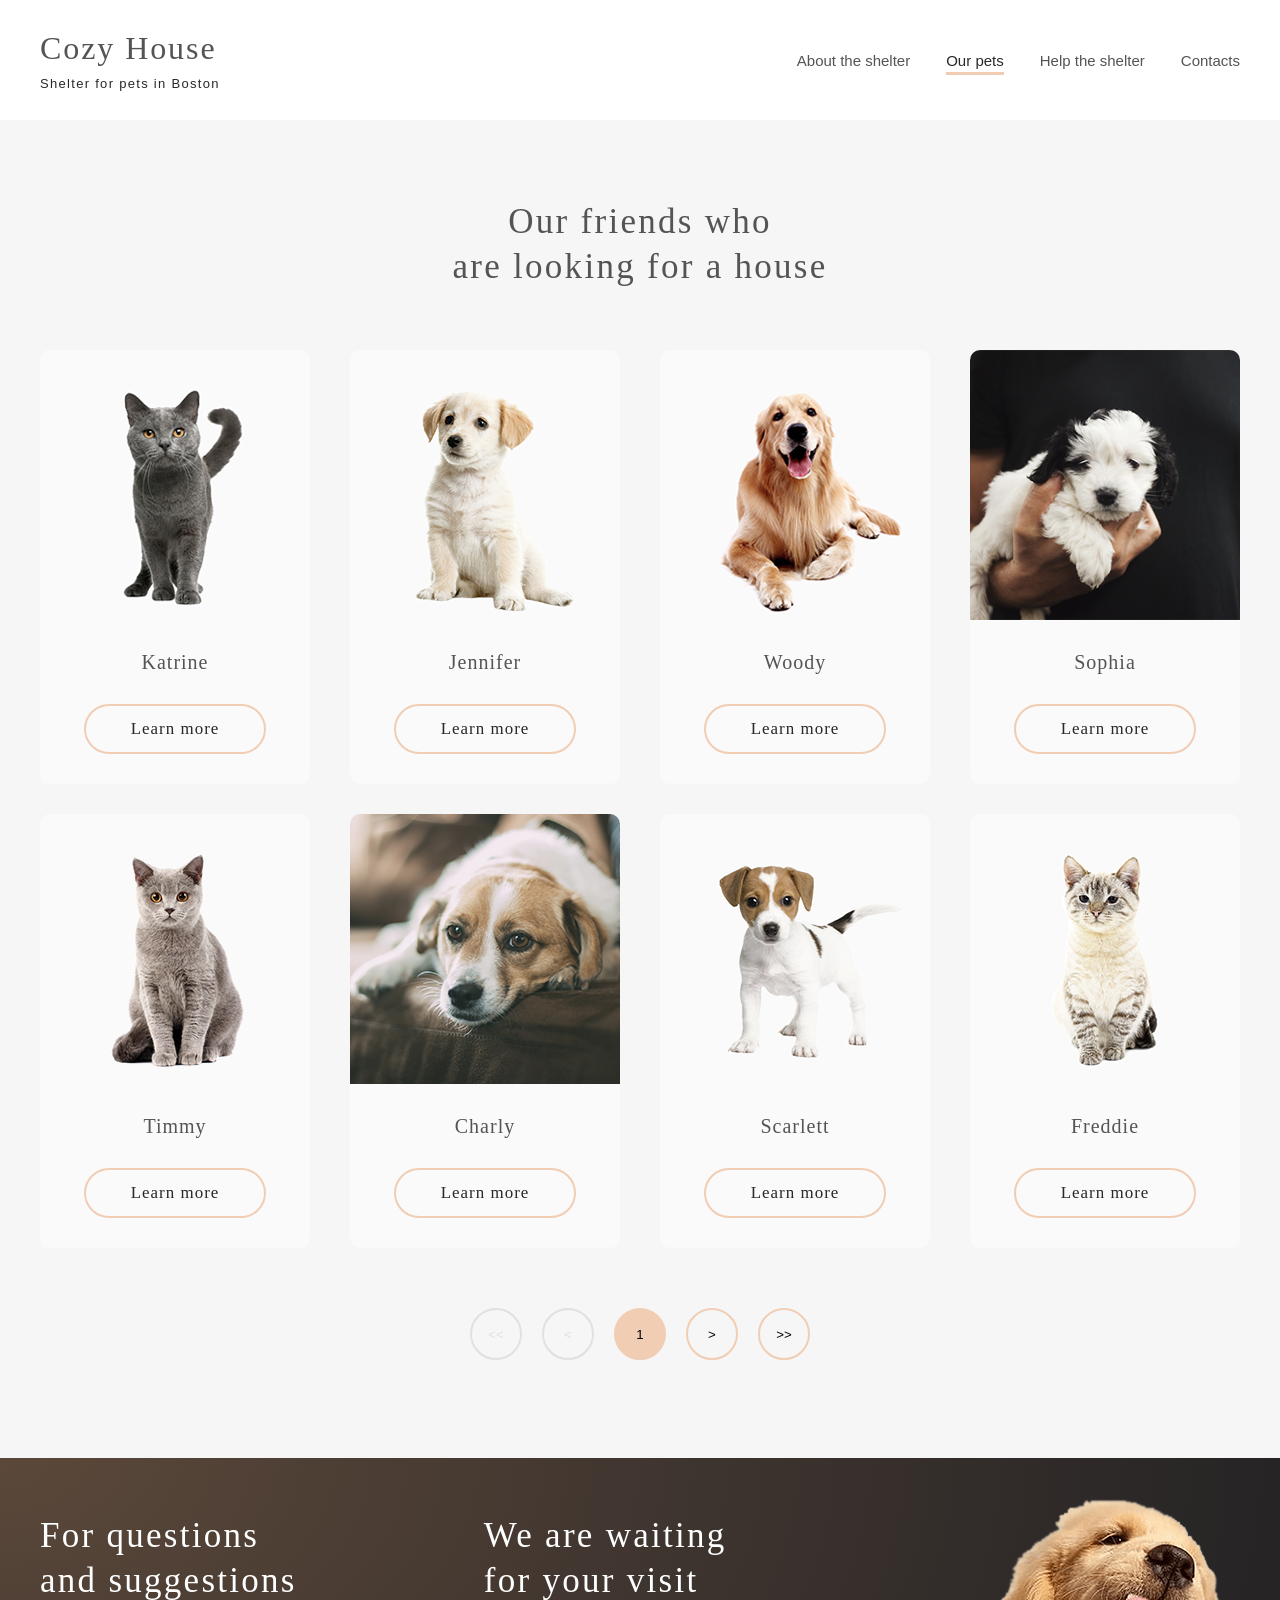
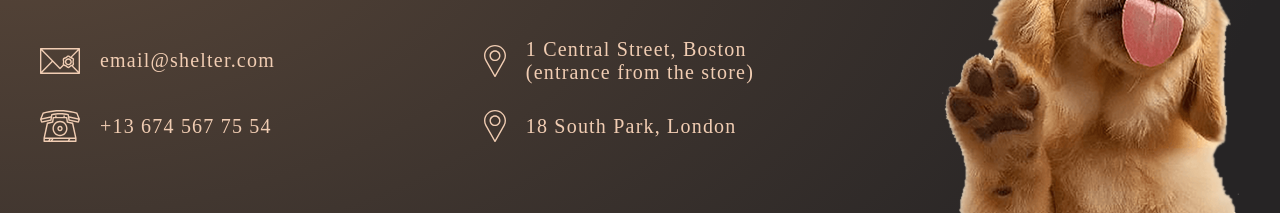
==== commit 304f2c9c: "feat: add adaptive for our-pets page" ====
--- a/our-pets.html
+++ b/our-pets.html
@@ -40,101 +40,101 @@
     <main class="content">
       <section class="friends-full">
         <div class="container">
-          <h1 class="friends-full__title title">Our friends who <br> are looking for a house</h1>
-          <div class="friends-full__slider slider">
-            <div class="slider__cards">
-              <div class="slider__row row-full slider__row--grid">
-                <a href="#" class="slider__card">
-                  <div class="slider__img">
-                    <img src="img/our-pets/1.png" alt="kitten">
-                  </div>
-                  <div class="slider__name">Katrine</div>
-                  <div class="slider__link link">Learn more</div>
-                </a>
-                <a href="#" class="slider__card">
-                  <div class="slider__img">
-                    <img src="img/our-pets/2.png" alt="kitten">
-                  </div>
-                  <div class="slider__name">Jennifer</div>
-                  <div class="slider__link link">Learn more</div>
-                </a>
-                <a href="#" class="slider__card">
-                  <div class="slider__img">
-                    <img src="img/our-pets/3.png" alt="kitten">
-                  </div>
-                  <div class="slider__name">Woody</div>
-                  <div class="slider__link link">Learn more</div>
-                </a>
-                <a href="#" class="slider__card">
-                  <div class="slider__img">
-                    <img src="img/our-pets/4.png" alt="kitten">
-                  </div>
-                  <div class="slider__name">Sophia</div>
-                  <div class="slider__link link">Learn more</div>
-                </a>
-                <a href="#" class="slider__card">
-                  <div class="slider__img">
-                    <img src="img/our-pets/5.png" alt="kitten">
-                  </div>
-                  <div class="slider__name">Timmy</div>
-                  <div class="slider__link link">Learn more</div>
-                </a>
-                <a href="#" class="slider__card">
-                  <div class="slider__img">
-                    <img src="img/our-pets/6.png" alt="kitten">
-                  </div>
-                  <div class="slider__name">Charly</div>
-                  <div class="slider__link link">Learn more</div>
-                </a>
-                <a href="#" class="slider__card">
-                  <div class="slider__img">
-                    <img src="img/our-pets/7.png" alt="kitten">
-                  </div>
-                  <div class="slider__name">Scarlett</div>
-                  <div class="slider__link link">Learn more</div>
-                </a>
-                <a href="" class="slider__card">
-                  <div class="slider__img">
-                    <img src="img/our-pets/8.png" alt="kitten">
-                  </div>
-                  <div class="slider__name">Freddie</div>
-                  <div class="slider__link link">Learn more</div>
-                </a>
+          <div class="friends-full__row">
+            <h1 class="friends-full__title title">Our friends who <br> are looking for a house</h1>
+            <div class="friends-full__slider slider">
+              <div class="slider__cards">
+                <div class="slider__row row-full slider__row--grid">
+                  <a href="#" class="slider__card">
+                    <div class="slider__img">
+                      <img src="img/our-pets/1.png" alt="kitten">
+                    </div>
+                    <div class="slider__name">Katrine</div>
+                    <div class="slider__link link">Learn more</div>
+                  </a>
+                  <a href="#" class="slider__card">
+                    <div class="slider__img">
+                      <img src="img/our-pets/2.png" alt="kitten">
+                    </div>
+                    <div class="slider__name">Jennifer</div>
+                    <div class="slider__link link">Learn more</div>
+                  </a>
+                  <a href="#" class="slider__card">
+                    <div class="slider__img">
+                      <img src="img/our-pets/3.png" alt="kitten">
+                    </div>
+                    <div class="slider__name">Woody</div>
+                    <div class="slider__link link">Learn more</div>
+                  </a>
+                  <a href="#" class="slider__card">
+                    <div class="slider__img">
+                      <img src="img/our-pets/4.png" alt="kitten">
+                    </div>
+                    <div class="slider__name">Sophia</div>
+                    <div class="slider__link link">Learn more</div>
+                  </a>
+                  <a href="#" class="slider__card">
+                    <div class="slider__img">
+                      <img src="img/our-pets/5.png" alt="kitten">
+                    </div>
+                    <div class="slider__name">Timmy</div>
+                    <div class="slider__link link">Learn more</div>
+                  </a>
+                  <a href="#" class="slider__card">
+                    <div class="slider__img">
+                      <img src="img/our-pets/6.png" alt="kitten">
+                    </div>
+                    <div class="slider__name">Charly</div>
+                    <div class="slider__link link">Learn more</div>
+                  </a>
+                  <a href="#" class="slider__card">
+                    <div class="slider__img">
+                      <img src="img/our-pets/7.png" alt="kitten">
+                    </div>
+                    <div class="slider__name">Scarlett</div>
+                    <div class="slider__link link">Learn more</div>
+                  </a>
+                  <a href="" class="slider__card">
+                    <div class="slider__img">
+                      <img src="img/our-pets/8.png" alt="kitten">
+                    </div>
+                    <div class="slider__name">Freddie</div>
+                    <div class="slider__link link">Learn more</div>
+                  </a>
+                </div>
               </div>
             </div>
-          </div>
-          <div class="friends-full__nav">
-            <button class="slider__btn disabled-btn">&lt;&lt;</button>
-            <button class="slider__btn disabled-btn">&lt;</button>
-            <button class="slider__btn active-btn">1</button>
-            <button class="slider__btn">&gt;</button>
-            <button class="slider__btn">&gt;&gt;</button>
+            <div class="friends-full__nav">
+              <button class="slider__btn disabled-btn">&lt;&lt;</button>
+              <button class="slider__btn disabled-btn">&lt;</button>
+              <button class="slider__btn active-btn">1</button>
+              <button class="slider__btn">&gt;</button>
+              <button class="slider__btn">&gt;&gt;</button>
+            </div>
           </div>
         </div>
       </section>
     </main>
 
-    <!-- <footer class="footer" id="contacts">
+    <footer class="footer" id="contacts">
       <div class="container">
-        <div class="footer__content">
-          <div class="footer__row">
-            <div class="footer__column">
-              <h2 class="footer__title title">For questions <br> and suggestions</h2>
-              <a href="mailto:email@shelter.com" class="footer__link email">email@shelter.com</a>
-              <a href="tel:+136745677554" class="footer__link phone">+13 674 567 75 54</a>
-            </div>
-            <div class="footer__column">
-              <h2 class="footer__title title">We are waiting <br> for your visit</h2>
-              <a href="https://www.google.com/maps/place/1+Central+St,+Boston,+MA+02109,+%D0%A1%D0%A8%D0%90/@42.3586081,-71.0549309,20.5z/data=!4m5!3m4!1s0x89e370868bc2ce7b:0x82fa7db94f5fea9e!8m2!3d42.358552!4d-71.0547264?entry=ttu&g_ep=EgoyMDI1MDYxNi4wIKXMDSoASAFQAw%3D%3D" target="_blank" class="footer__link address">1 Central Street, Boston (entrance from the store)</a>
-              <a href="https://www.google.com/maps/place/18+S+Park+Rd,+London+SW19+6NN,+%D0%92%D0%B5%D0%BB%D0%B8%D0%BA%D0%BE%D0%B1%D1%80%D0%B8%D1%82%D0%B0%D0%BD%D0%B8%D1%8F/@51.4440909,-0.2084612,18.75z/data=!4m6!3m5!1s0x48760f46ff61dba9:0x5696e3b778e1f425!8m2!3d51.4441053!4d-0.2076652!16s%2Fg%2F11b90n3sb6?entry=ttu&g_ep=EgoyMDI1MDYxNi4wIKXMDSoASAFQAw%3D%3D" target="_blank" class="footer__link address">18 South Park, London </a>
-            </div>
+        <div class="footer__row">
+          <div class="footer__column">
+            <h2 class="footer__title title">For questions <br> and suggestions</h2>
+            <a href="mailto:email@shelter.com" class="footer__link email">email@shelter.com</a>
+            <a href="tel:+136745677554" class="footer__link phone">+13 674 567 75 54</a>
+          </div>
+          <div class="footer__column">
+            <h2 class="footer__title title">We are waiting <br> for your visit</h2>
+            <a href="https://www.google.com/maps/place/1+Central+St,+Boston,+MA+02109,+%D0%A1%D0%A8%D0%90/@42.3586081,-71.0549309,20.5z/data=!4m5!3m4!1s0x89e370868bc2ce7b:0x82fa7db94f5fea9e!8m2!3d42.358552!4d-71.0547264?entry=ttu&g_ep=EgoyMDI1MDYxNi4wIKXMDSoASAFQAw%3D%3D" target="_blank" class="footer__link address">1 Central Street, Boston <br> (entrance from the store)</a>
+            <a href="https://www.google.com/maps/place/18+S+Park+Rd,+London+SW19+6NN,+%D0%92%D0%B5%D0%BB%D0%B8%D0%BA%D0%BE%D0%B1%D1%80%D0%B8%D1%82%D0%B0%D0%BD%D0%B8%D1%8F/@51.4440909,-0.2084612,18.75z/data=!4m6!3m5!1s0x48760f46ff61dba9:0x5696e3b778e1f425!8m2!3d51.4441053!4d-0.2076652!16s%2Fg%2F11b90n3sb6?entry=ttu&g_ep=EgoyMDI1MDYxNi4wIKXMDSoASAFQAw%3D%3D" target="_blank" class="footer__link address">18 South Park, London </a>
           </div>
           <div class="footer__img">
             <img src="img/footer.png" alt="puppy">
           </div>
         </div>
       </div>
-    </footer> -->
+    </footer>
   </div>
 </body>
 
--- a/css/style.css
+++ b/css/style.css
@@ -23,6 +23,7 @@
   --text-accent: var(--clr-white);
   --text-muted: var(--clr-gray-300);
   --text-dark: var(--clr-gray-700);
+  --text-disclaimer: var(--clr-gray-400);
   --cta-primary: var(--clr-brown-100);
   --cta-primary-hover: var(--clr-brown-200);
   --link-color: var(--clr-brand-dark-1);
@@ -36,6 +37,7 @@
   --font-size-xxl: 2.75rem;
   --font-size-logo: 2rem;
   --font-size-link: 1.06rem;
+  --font-size-disclaimer: 0.75rem;
 }
 
 .visually-hidden {
@@ -178,7 +180,7 @@
   font-size: var(--font-size-xl);
   line-height: 1.285;
   letter-spacing: 0.065em;
-  color: #545454;
+  color: var(--text-title);
 }
 @media (max-width: 600px) {
   .title {
@@ -207,6 +209,7 @@
   gap: 1.875rem 2.5rem;
 }
 .slider__card {
+  max-width: max-content;
   flex: 1 1 33.333%;
   display: flex;
   flex-direction: column;
@@ -270,7 +273,7 @@
 }
 @media (max-width: 1024px) {
   .slider__row--grid {
-    grid-template-columns: repeat(2, 1fr);
+    grid-template-columns: repeat(3, 1fr);
   }
 }
 @media (max-width: 850px) {
@@ -281,6 +284,13 @@
     gap: clamp(0.313rem, -2.813rem + 10vw, 2.5rem);
   }
   .slider__row:not(.slider__row--grid) .slider__card:nth-child(3) {
+    display: none;
+  }
+  .slider__row--grid {
+    grid-template-columns: repeat(2, max-content);
+    justify-content: center;
+  }
+  .slider__row--grid .slider__card:nth-child(n+7) {
     display: none;
   }
 }
@@ -294,8 +304,11 @@
     display: none;
   }
   .slider__row--grid {
-    grid-template-columns: 1fr;
+    grid-template-columns: max-content;
     gap: 1.875rem;
+  }
+  .slider__row--grid .slider__card:nth-child(n+4) {
+    display: none;
   }
   .slider__cards {
     order: -1;
@@ -405,7 +418,7 @@
   scale: 1 1;
 }
 .header--light .header__nav-link {
-  color: #545454;
+  color: var(--text-title);
 }
 .header--light .header__nav-link:hover, .header--light .header__nav-link:focus-visible, .header--light .header__nav-link.active {
   color: var(--text-dark);
@@ -415,6 +428,9 @@
 }
 .header--light .header__logo-subtitle {
   color: var(--text-dark);
+}
+.header--light .header__burger span, .header--light .header__burger::after, .header--light .header__burger::before {
+  background-color: var(--bg-dark);
 }
 .header__burger {
   display: none;
@@ -484,60 +500,121 @@
   }
 }
 
-/*Footer*/
 .footer {
-  position: relative;
-  padding: 40px 0 0;
-  background: url("../img/bg-gradient.png"), radial-gradient(100% 215.42% at 0% 0%, #5B483A 0%, #262425 100%);
-}
-
-.footer__content {
-  display: flex;
+  background: url("../img/bg-gradient.png"), radial-gradient(100% 215.42% at 0% 0%, var(--bg-dark-card) 0%, var(--bg-dark) 100%);
+  padding-block-start: 2.5rem;
+  overflow: hidden;
+}
+.footer__row {
+  display: grid;
+  grid-template-columns: auto auto auto;
+  grid-template-rows: auto auto auto 3.75rem;
   justify-content: space-between;
-}
-
-.footer__row {
-  display: flex;
-  margin-top: 16px;
-}
-
+  column-gap: clamp(1.25rem, -16.047rem + 32.558vw, 10rem);
+  align-items: center;
+}
 .footer__column {
-  height: 234px;
-  width: 300px;
-  display: flex;
-  flex-direction: column;
-  justify-content: space-between;
-  margin-right: 140px;
-}
-
+  display: contents;
+}
 .footer__title {
-  color: #fff;
-}
-
+  margin-block-start: 1rem;
+  grid-row: 1;
+  align-self: start;
+  color: var(--text-accent);
+}
 .footer__link {
-  font-size: 20px;
-  line-height: 23px;
-  letter-spacing: 1.2px;
-  color: #F1CDB3;
-  padding: 6px 0 6px 60px;
-}
-
-.email {
-  background: url("../img/icons/2.svg") 0 center no-repeat;
-}
-
-.phone {
-  background: url("../img/icons/3.svg") 0 center no-repeat;
-}
-
-.address {
-  background: url("../img/icons/4.svg") 0 center no-repeat;
-  padding-left: 42px;
-  margin-left: -2px;
-}
-
+  display: inline-flex;
+  align-items: center;
+  font-family: "Georgia", Georgia, serif;
+  font-size: var(--font-size-md);
+  line-height: 1.15;
+  letter-spacing: 0.075rem;
+  color: var(--cta-primary);
+  text-decoration: none;
+  padding-block: 0.375rem;
+  padding-inline-start: 3.75rem;
+  transition: color 0.3s ease;
+}
+.footer__link:hover {
+  color: var(--cta-primary-hover);
+}
+.footer__link.email {
+  grid-row: 2;
+  background: url("../img/icons/2.svg") left center no-repeat;
+}
+.footer__link.phone {
+  grid-row: 3;
+  background: url("../img/icons/3.svg") left center no-repeat;
+}
+.footer__link.address {
+  background: url("../img/icons/4.svg") left center no-repeat;
+  padding-inline-start: 2.625rem;
+}
 .footer__img {
-  margin-top: -3px;
+  grid-column: 3;
+  grid-row: 1/span 4;
+  align-self: end;
+}
+.footer__img img {
+  display: block;
+  width: 100%;
+  height: auto;
+  max-width: 18.75rem;
+}
+@media (max-width: 850px) {
+  .footer {
+    padding-block-start: 1.875rem;
+  }
+  .footer__row {
+    grid-template-columns: auto auto;
+    grid-template-rows: auto auto auto auto;
+    row-gap: 1.5rem;
+    margin-inline: 2.125rem;
+    column-gap: 3.5rem;
+    justify-content: normal;
+  }
+  .footer__title {
+    margin-block-start: auto;
+  }
+  .footer__img {
+    grid-row: 4;
+    grid-column: 1/span 2;
+    justify-self: center;
+    margin-block-start: 2.5rem;
+  }
+}
+@media (max-width: 750px) {
+  .footer__row {
+    grid-template-columns: 1fr;
+    grid-template-rows: auto;
+    justify-items: center;
+    row-gap: 2.25rem;
+    margin-inline: -0.625rem;
+  }
+  .footer__title, .footer__link, .footer__img {
+    grid-column: 1;
+    grid-row: auto;
+    align-self: auto;
+  }
+  .footer__title {
+    text-align: center;
+    max-width: 18ch;
+  }
+  .footer__title br {
+    display: none;
+  }
+  .footer__link {
+    justify-content: center;
+  }
+  .footer__link.address {
+    justify-self: start;
+    margin-inline-start: clamp(0rem, -9.302rem + 46.512vw, 12.5rem);
+  }
+  .footer__img {
+    margin-block-start: auto;
+    margin-inline: 1.25rem;
+    justify-self: center;
+  }
 }
 
 .about__container {
@@ -607,51 +684,93 @@
 }
 
 .donation {
-  padding: 80px 0 100px;
-  background: #F6F6F6;
-}
-
+  background-color: var(--bg-secondary);
+}
 .donation__row {
   display: flex;
-  width: 915px;
-  margin: 0 auto;
-}
-
+  align-items: center;
+  justify-content: center;
+  width: 100%;
+  max-width: 57.1875rem;
+  margin-inline: auto;
+  gap: 1.875rem;
+}
 .donation__img {
-  padding: 11px 30px 0 0;
-}
-
-.donation__title {
-  margin-bottom: 20px;
-}
-
+  flex: 0 1 31.5625rem;
+}
+.donation__img img {
+  display: block;
+  width: 100%;
+  height: auto;
+  object-fit: cover;
+}
+.donation__body {
+  flex: 1 1 23.75rem;
+  display: flex;
+  flex-direction: column;
+  row-gap: 1.25rem;
+}
 .donation__bank-type {
-  font-size: 15px;
-  line-height: 16.5px;
-  letter-spacing: 0.9px;
-  color: #545454;
-  margin-bottom: 20px;
-}
-
+  font-family: "Georgia", Georgia, serif;
+  font-size: var(--font-size-sm);
+  line-height: 1.1;
+  letter-spacing: 0.056rem;
+  color: var(--text-title);
+}
 .donation__card {
-  background: url("../img/icons/1.svg") 15px center no-repeat, #F1CDB3;
-  display: flex;
-  align-items: center;
-  border-radius: 9px;
-  padding: 10px 15px 10px 60px;
-  margin: 0 31px 20px 0;
-  font-size: 20px;
-  line-height: 23px;
-  letter-spacing: 1.15px;
-  color: #545454;
-}
-
+  background: url("../img/icons/1.svg") left 0.9375rem center no-repeat, var(--cta-primary);
+  border-radius: 0.5625rem;
+  padding-block: 0.625rem;
+  padding-inline: 3.75rem 0.9375rem;
+  font-family: "Georgia", Georgia, serif;
+  font-size: var(--font-size-md);
+  line-height: 1.15;
+  letter-spacing: 0.05em;
+  color: var(--text-title);
+  justify-content: start;
+  align-self: start;
+}
 .donation__legal-info {
-  font-family: Arial, "Helvetica Neue", Helvetica, sans-serif;
   font-style: italic;
-  font-size: 12px;
-  line-height: 18px;
-  color: #B2B2B2;
+  font-size: var(--font-size-disclaimer);
+  line-height: 1.5;
+  color: var(--text-disclaimer);
+}
+@media (max-width: 920px) {
+  .donation__row {
+    flex-direction: column-reverse;
+    gap: 3.75rem;
+  }
+  .donation__body {
+    flex: 0 1 auto;
+    padding-inline: clamp(0rem, -19.123rem + 61.194vw, 10.25rem);
+  }
+  .donation__img {
+    flex: 0 1 auto;
+  }
+}
+@media (max-width: 600px) {
+  .donation__body {
+    align-items: center;
+  }
+  .donation__title {
+    text-align: center;
+  }
+  .donation__row {
+    gap: 2.5rem;
+  }
+  .donation__card {
+    max-width: 281px;
+    padding-block: 0.8125rem;
+    font-size: var(--font-size-sm);
+    align-self: auto;
+  }
+  .donation__bank-type {
+    letter-spacing: 0;
+  }
+  .donation__legal-info {
+    text-align: justify;
+  }
 }
 
 .friends {
@@ -674,51 +793,89 @@
   }
 }
 
-.help {
-  padding: 80px 0 45px;
-}
-
 .help__title {
   text-align: center;
 }
-
+.help__content {
+  margin-block-start: 3.75rem;
+  display: flex;
+  flex-direction: column;
+  gap: 3.4375rem;
+}
 .help__row {
-  margin: 60px 87px 0;
-  display: flex;
-  flex-wrap: wrap;
-}
-
+  display: flex;
+  justify-content: center;
+  gap: clamp(2.5rem, -7.384rem + 18.605vw, 7.5rem);
+}
+.help__row--top {
+  padding-inline: clamp(0rem, -10.749rem + 20.233vw, 5.438rem);
+}
+.help__row--bottom {
+  padding-inline: clamp(0rem, -21.126rem + 39.767vw, 10.688rem);
+}
 .help__item {
-  margin-left: 120px;
   display: flex;
   flex-direction: column;
   align-items: center;
-  margin-bottom: 55px;
-}
-
-.help__item:first-child {
-  margin-left: 0;
-}
-
-.help__item:nth-child(6) {
-  margin-left: 84px;
-}
-
+  text-align: center;
+  flex: 0 1 auto;
+}
 .help__item-img {
-  flex: 1 0 auto;
-  display: flex;
-  align-items: center;
-}
-
+  display: flex;
+  align-items: center;
+  justify-content: center;
+  width: 3.75rem;
+  height: 3.75rem;
+  flex-shrink: 0;
+}
+.help__item-img img {
+  display: block;
+  max-width: 100%;
+  max-height: 100%;
+  height: auto;
+  object-fit: contain;
+}
 .help__item-name {
-  font-size: 20px;
-  line-height: 23px;
-  letter-spacing: 1.135px;
-  text-align: center;
-  color: #545454;
-  margin-top: 30px;
-}
-
+  margin-block-start: 1.875rem;
+  font-size: var(--font-size-md);
+  line-height: 1.15;
+  letter-spacing: 0.071rem;
+  color: var(--text-title);
+  white-space: nowrap;
+  font-family: "Georgia", Georgia, serif;
+}
+
+@media (max-width: 850px) {
+  .help__content {
+    display: grid;
+    grid-template-columns: repeat(3, 1fr);
+    column-gap: clamp(1.875rem, -0.804rem + 8.571vw, 3.75rem);
+    padding-inline: clamp(0rem, -3.571rem + 11.429vw, 2.5rem);
+  }
+  .help__row {
+    display: contents;
+  }
+}
+@media (max-width: 600px) {
+  .help__content {
+    display: grid;
+    grid-template-columns: repeat(2, 1fr);
+    gap: 1.875rem 1.25rem;
+    padding-inline: 0;
+    margin-block-start: 2.5rem;
+  }
+  .help__row {
+    display: contents;
+  }
+  .help__item-img {
+    width: 3.125rem;
+    height: 3.125rem;
+  }
+  .help__item-name {
+    margin-block-start: 1.25rem;
+    font-size: 0.9375rem;
+  }
+}
 .hero {
   background: url("../img/bg-gradient.png"), radial-gradient(100% 215.42% at 0% 0%, #5b483a 0%, #262425 100%);
   display: flex;
@@ -810,12 +967,16 @@
   margin-block-start: 7.5rem;
   padding-block: 5rem 6.125rem;
 }
+.friends-full__row {
+  display: flex;
+  flex-direction: column;
+  row-gap: 3.75rem;
+}
 .friends-full__title {
   text-align: center;
-  margin-block-end: 3.75rem;
-}
-.friends-full__slider {
-  margin-block-end: 1.875rem;
+}
+.friends-full .link {
+  padding-block: 0.75rem;
 }
 .friends-full__nav {
   display: flex;
@@ -824,4 +985,30 @@
   width: 100%;
   max-width: 21.25rem;
   margin-inline: auto;
+}
+@media (max-width: 850px) {
+  .friends-full {
+    padding-block-end: 5rem;
+  }
+  .friends-full__row {
+    row-gap: 2.5rem;
+  }
+  .friends-full__slider {
+    margin-block-start: -0.625rem;
+  }
+}
+@media (max-width: 750px) {
+  .friends-full {
+    padding-block: 2.75rem;
+  }
+  .friends-full__row {
+    row-gap: 2.625rem;
+  }
+  .friends-full__slider {
+    margin-block-start: auto;
+  }
+  .friends-full__nav {
+    column-gap: 0.625rem;
+    margin-inline: -0.625rem;
+  }
 }
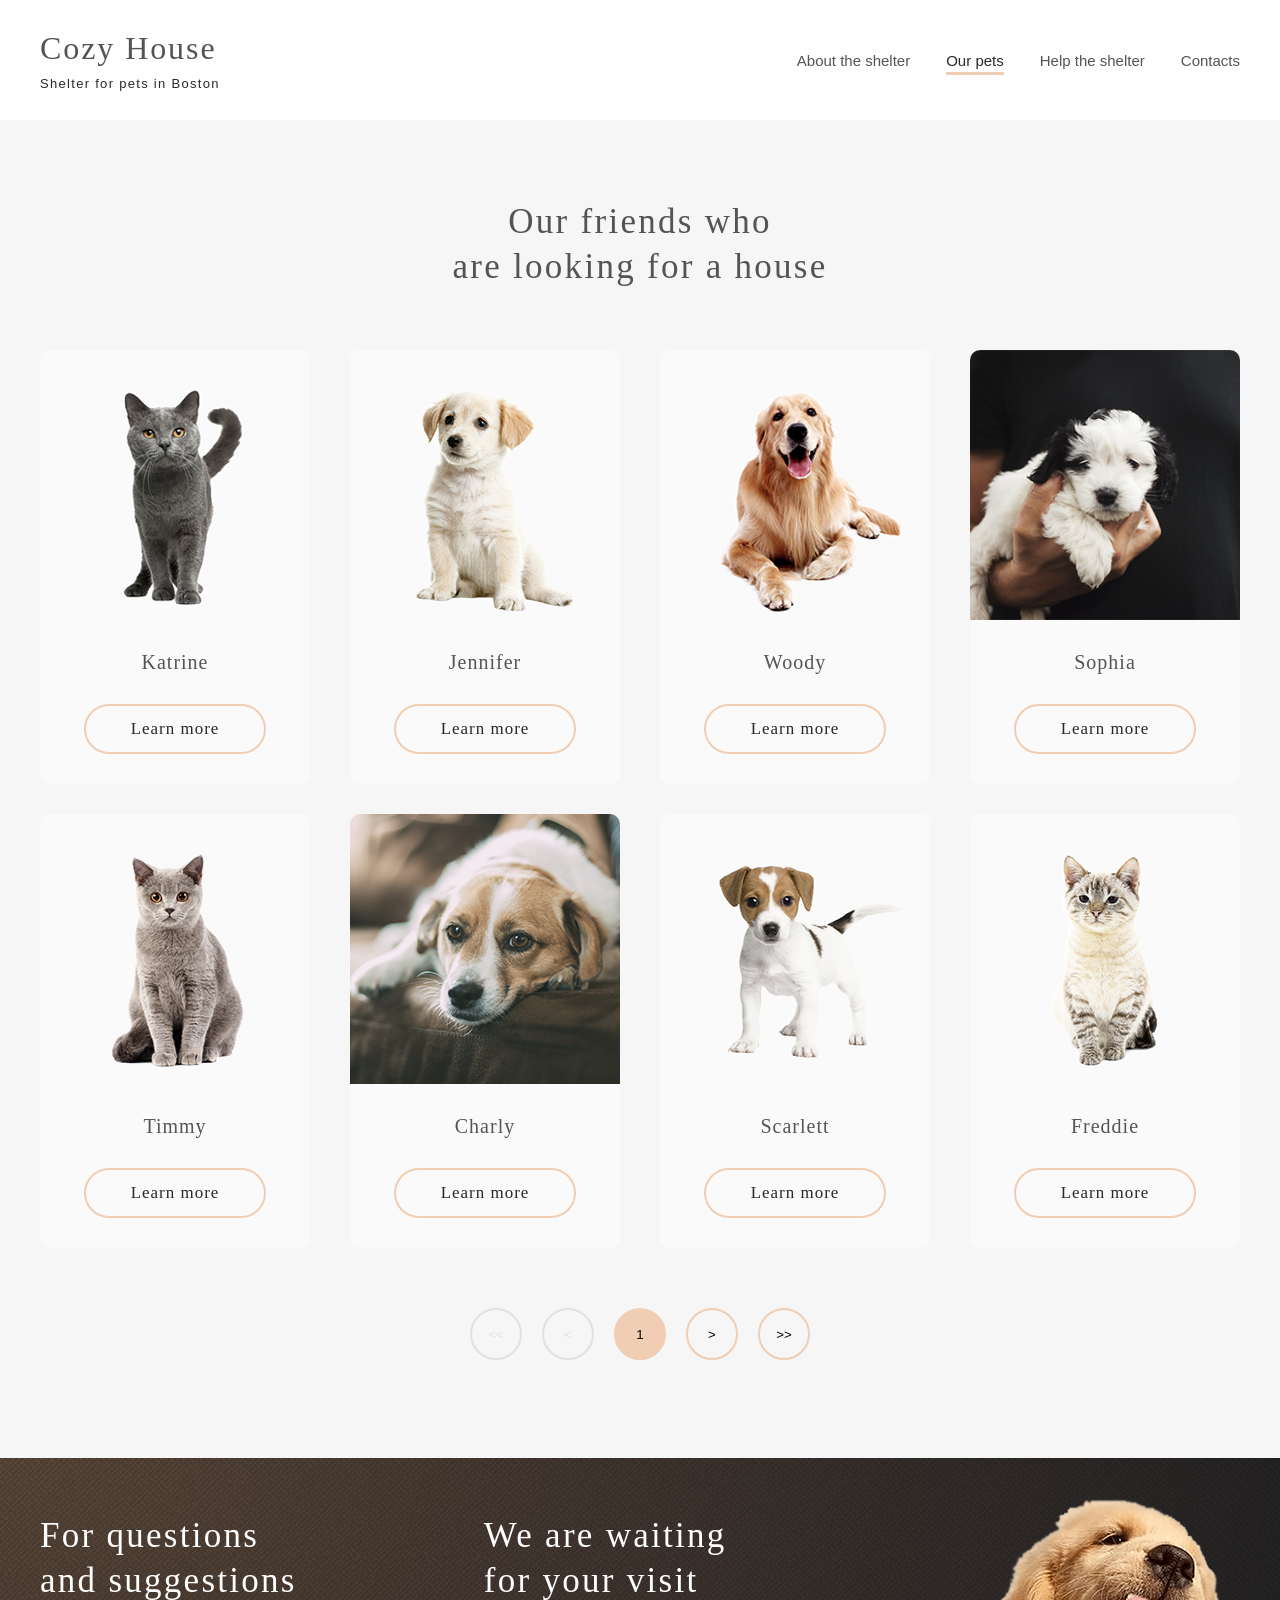
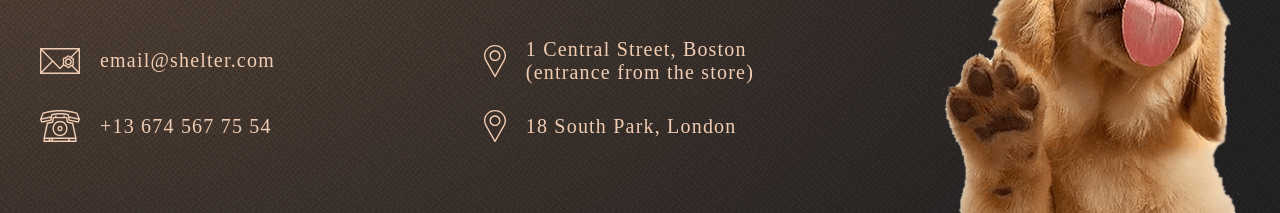
==== commit e5ad084c: "feat: setup modular js structure for main and pets pages" ====
--- a/our-pets.html
+++ b/our-pets.html
@@ -8,6 +8,7 @@
   <link rel="stylesheet" type="text/css" href="css/style.css">
   <link rel="icon" type="image/png" sizes="32x32" href="img/icons/favicon/favicon-32x32.png">
   <link rel="icon" type="image/png" sizes="16x16" href="img/icons/favicon/favicon-16x16.png">
+  <script type="module" src="./scripts/main.js"></script>
 </head>
 
 <body>
--- a/css/style.css
+++ b/css/style.css
@@ -40,25 +40,7 @@
   --font-size-disclaimer: 0.75rem;
 }
 
-.visually-hidden {
-  position: absolute !important;
-  width: 1px !important;
-  height: 1px !important;
-  margin: -1px !important;
-  padding: 0 !important;
-  overflow: hidden !important;
-  clip: rect(0 0 0 0) !important;
-  white-space: nowrap !important;
-  border: 0 !important;
-}
-
-.flex-center {
-  display: flex;
-  align-items: center;
-  justify-content: center;
-}
-
-.header__nav-link, .header__nav-link::after, .slider__btn, .link {
+.footer__link, .header__nav-link, .header__nav-link::after, .slider__btn, .link {
   transition: all 0.3s;
 }
 
@@ -438,28 +420,28 @@
   border: none;
   cursor: pointer;
   flex-direction: column;
-  gap: 8px;
-  width: 30px;
+  gap: 0.5rem;
+  width: 1.875rem;
   z-index: 100;
 }
 .header__burger span, .header__burger::before, .header__burger::after {
   content: "";
   display: block;
   width: 100%;
-  height: 2px;
+  height: 0.125rem;
   background-color: var(--bg-accent);
   transition: transform 0.3s ease, opacity 0.3s ease;
 }
 .is-open .header__burger::before {
-  transform: translateY(8px) rotate(45deg);
+  transform: translateY(0.5rem) rotate(45deg);
 }
 .is-open .header__burger span {
   opacity: 0;
 }
 .is-open .header__burger::after {
-  transform: translateY(-8px) rotate(-45deg);
-}
-@media (max-width: 750px) {
+  transform: translateY(-0.5rem) rotate(-45deg);
+}
+@media (max-width: 767px) {
   .header__burger {
     display: flex;
   }
@@ -533,7 +515,6 @@
   text-decoration: none;
   padding-block: 0.375rem;
   padding-inline-start: 3.75rem;
-  transition: color 0.3s ease;
 }
 .footer__link:hover {
   color: var(--cta-primary-hover);
@@ -760,7 +741,7 @@
     gap: 2.5rem;
   }
   .donation__card {
-    max-width: 281px;
+    max-width: 17.56rem;
     padding-block: 0.8125rem;
     font-size: var(--font-size-sm);
     align-self: auto;
@@ -897,19 +878,19 @@
   align-items: flex-start;
   gap: 2.625rem;
   align-self: start;
-  margin-block-start: clamp(0px, 0px + 160 * (100vw - 768px) / 512, 160px);
+  margin-block-start: clamp(0rem, 0rem + 160 * (100vw - 48rem) / 512, 10rem);
 }
 .hero__title {
   font-family: "Georgia", Georgia, serif;
   font-size: var(--font-size-xxl);
   line-height: 1.3;
-  color: #ffffff;
+  color: var(--text-accent);
   max-width: 21.875rem;
 }
 .hero__text {
   font-size: var(--font-size-sm);
   line-height: 1.6;
-  color: #cdcdcd;
+  color: var(--text-muted);
 }
 .hero__image-block {
   max-width: 43.625rem;
@@ -947,7 +928,7 @@
   .hero__title {
     font-size: var(--font-size-lg);
     letter-spacing: 0.06em;
-    max-width: 200px;
+    max-width: 12.5rem;
   }
   .hero__body {
     text-align: center;
@@ -1010,5 +991,6 @@
   .friends-full__nav {
     column-gap: 0.625rem;
     margin-inline: -0.625rem;
+    align-self: center;
   }
 }
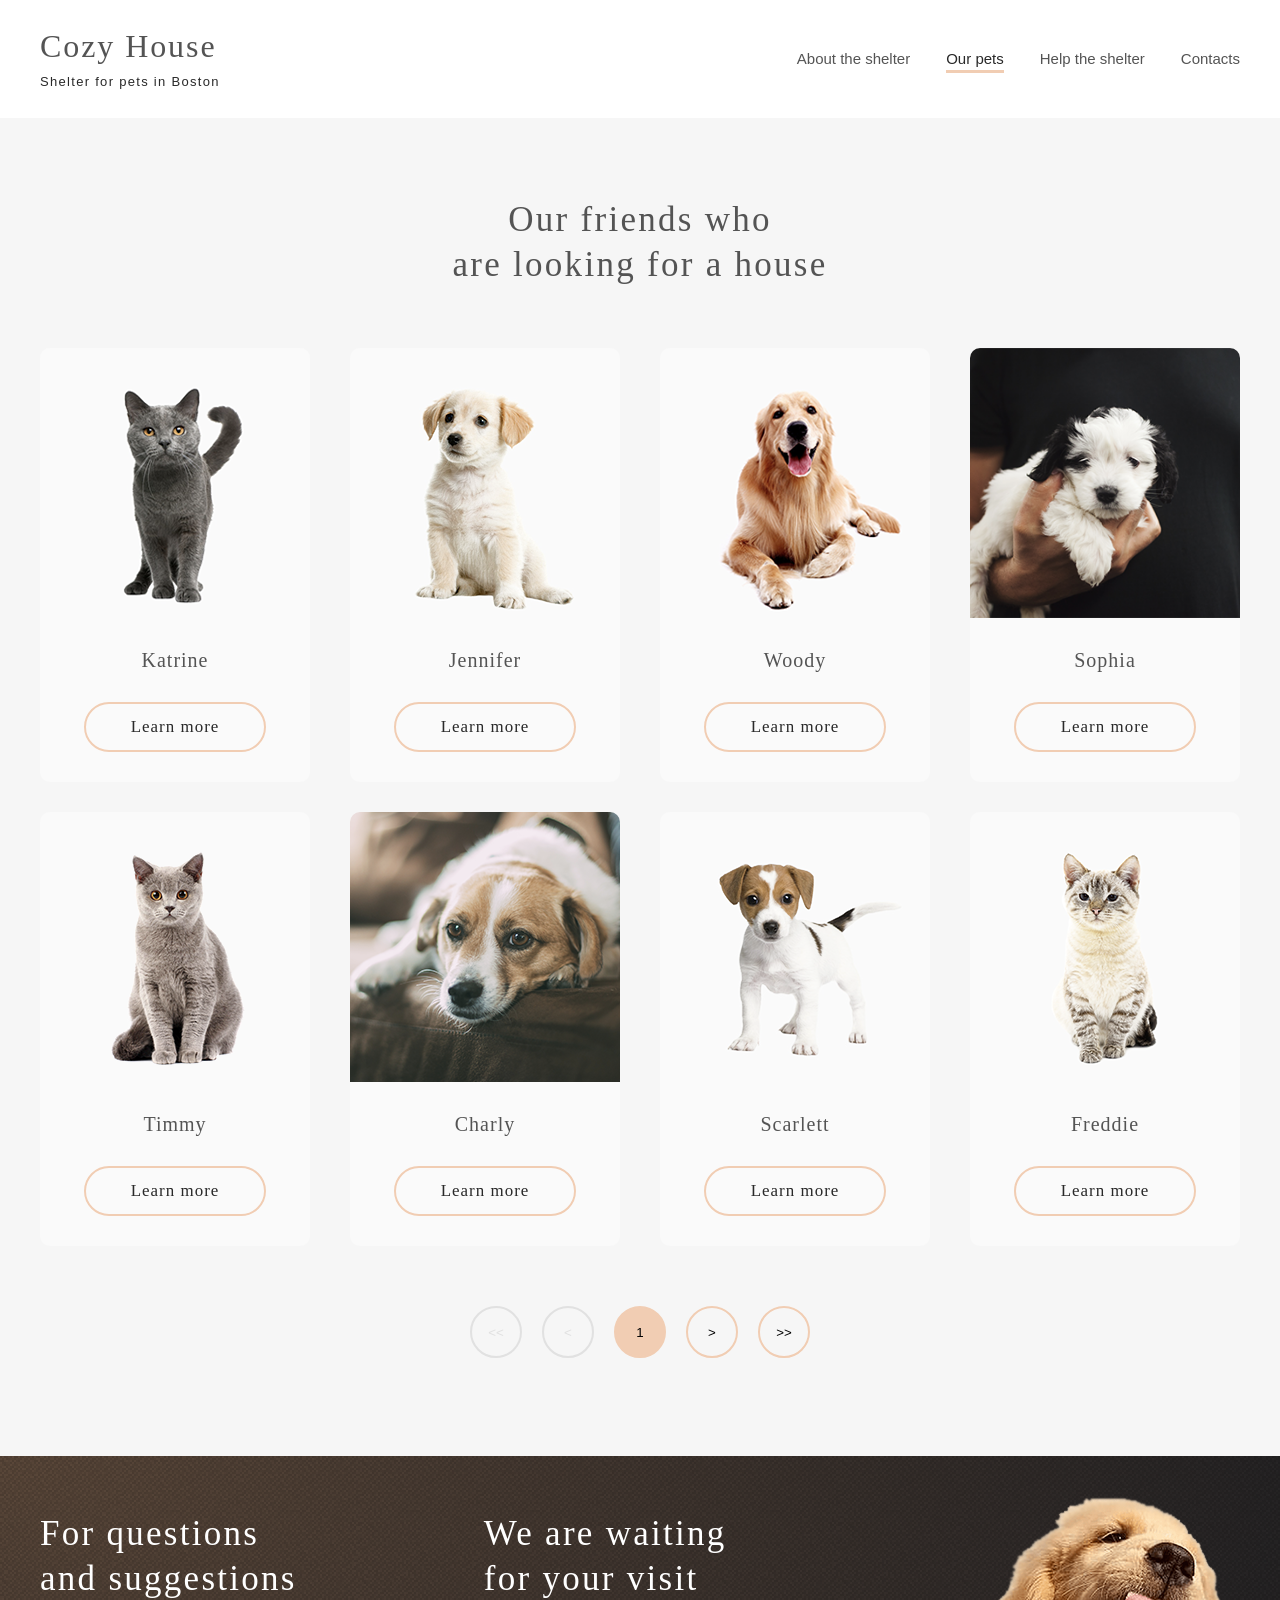
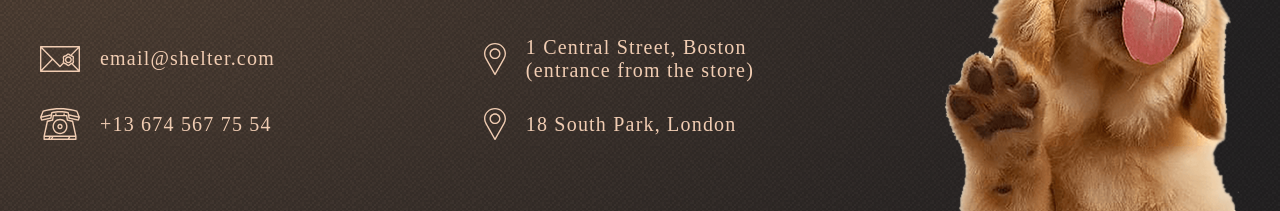
==== commit b08efe71: "feat: add overlay" ====
--- a/our-pets.html
+++ b/our-pets.html
@@ -23,15 +23,15 @@
               <span class="header__logo-subtitle">Shelter for pets in Boston</span>
             </a>
           </div>
-          <nav class="header__nav">
-            <ul class="header__nav-list">
-              <li><a href="index.html" class="header__nav-link">About the shelter</a></li>
-              <li><a href="" class="header__nav-link header-light active">Our pets</a></li>
-              <li><a href="index.html#help-the-shelter" class="header__nav-link">Help the shelter</a></li>
-              <li><a href="#contacts" class="header__nav-link">Contacts</a></li>
+          <nav class="header__nav nav">
+            <ul class="nav__list">
+              <li class="nav__link-item"><a href="index.html" class="nav__link">About the shelter</a></li>
+              <li class="nav__link-item"><a href="" class="nav__link nav__link--active">Our pets</a></li>
+              <li class="nav__link-item"><a href="index.html#help-the-shelter" class="nav__link">Help the shelter</a></li>
+              <li class="nav__link-item"><a href="#contacts" class="nav__link">Contacts</a></li>
             </ul>
           </nav>
-          <button class="header__burger" aria-label="Open menu">
+          <button class="header__burger burger" aria-label="Open menu">
             <span></span>
           </button>
         </div>
@@ -137,6 +137,9 @@
       </div>
     </footer>
   </div>
+
+  <div class="overlay"></div>
+
 </body>
 
 </html>
--- a/css/style.css
+++ b/css/style.css
@@ -40,7 +40,7 @@
   --font-size-disclaimer: 0.75rem;
 }
 
-.footer__link, .header__nav-link, .header__nav-link::after, .slider__btn, .link {
+.footer__link, .nav__link, .nav__link::after, .slider__btn, .link {
   transition: all 0.3s;
 }
 
@@ -97,9 +97,11 @@
 a:visited {
   text-decoration: none;
 }
-
-a:hover {
-  text-decoration: none;
+@media (hover: hover) {
+  a:hover,
+  a:visited:hover {
+    text-decoration: none;
+  }
 }
 
 ul li {
@@ -153,8 +155,10 @@
   line-height: 1.3;
   color: var(--text-dark);
 }
-.link:hover {
-  background-color: var(--cta-primary-hover);
+@media (hover: hover) {
+  .link:hover {
+    background-color: var(--cta-primary-hover);
+  }
 }
 
 .title {
@@ -202,9 +206,11 @@
   padding-block-end: 1.875rem;
   overflow: hidden;
 }
-.slider__card:hover .slider__link {
-  background-color: var(--cta-primary-hover);
-  border-color: var(--cta-primary-hover);
+@media (hover: hover) {
+  .slider__card:hover .slider__link {
+    background-color: var(--cta-primary-hover);
+    border-color: var(--cta-primary-hover);
+  }
 }
 .slider__img {
   width: 100%;
@@ -240,9 +246,11 @@
   border: 0.125rem solid var(--cta-primary);
   border-radius: 50%;
 }
-.slider__btn:hover {
-  background-color: var(--cta-primary-hover);
-  border-color: var(--cta-primary-hover);
+@media (hover: hover) {
+  .slider__btn:hover {
+    background-color: var(--cta-primary-hover);
+    border-color: var(--cta-primary-hover);
+  }
 }
 .slider__btn.active-btn {
   background-color: var(--cta-primary);
@@ -298,87 +306,28 @@
   }
 }
 
-.wrapper {
-  min-height: 100dvh;
-  display: flex;
-  flex-direction: column;
-}
-
-.content {
-  flex: 1;
-}
-
-.container {
-  width: 100%;
-  max-width: 1280px;
-  margin-inline: auto;
-  padding-inline: 1.25rem;
-}
-@media (min-width: 750px) {
-  .container {
-    padding-inline: 1.875rem;
-  }
-}
-@media (min-width: 850px) {
-  .container {
-    padding-inline: 2.5rem;
-  }
-}
-
-.section {
-  padding-block: 5rem 6.25rem;
-}
-
-@media (max-width: 600px) {
-  .section {
-    padding-block: 2.625rem;
-  }
-}
-.header {
-  position: absolute;
-  inset-inline: 0;
-  width: 100%;
-  padding-block-start: 2rem;
-  z-index: 10;
-}
-.header__row {
-  display: flex;
-  justify-content: space-between;
-  align-items: center;
-}
-.header__logo-link {
-  display: flex;
-  flex-direction: column;
-}
-.header__logo-title {
-  padding-block-end: 0.8125rem;
-  font-family: "Georgia", Georgia, serif;
-  font-size: var(--font-size-logo);
-  letter-spacing: 0.06em;
-  color: var(--cta-primary);
-}
-.header__logo-subtitle {
-  font-size: var(--font-size-xs);
-  text-align: center;
-  letter-spacing: 0.1em;
-  color: var(--text-accent);
-}
-.header__nav-list {
+.nav__list {
   display: flex;
   align-items: center;
   gap: 2.25rem;
 }
-.header__nav-link {
+
+.nav__link {
   position: relative;
   padding-block: 0.625rem;
   color: var(--text-muted);
   font-size: var(--font-size-sm);
   line-height: 1.6;
 }
-.header__nav-link:hover, .header__nav-link:focus-visible {
+@media (hover: hover) {
+  .nav__link:hover {
+    color: var(--text-accent);
+  }
+}
+.nav__link:focus-visible {
   color: var(--text-accent);
 }
-.header__nav-link::after {
+.nav__link::after {
   content: "";
   position: absolute;
   inset-block-end: 0.25rem;
@@ -389,63 +338,31 @@
   scale: 0 1;
   transform-origin: center;
 }
-.header__nav-link:active::after {
+.nav__link:active::after {
   scale: 1 1;
 }
-.header__nav-link.active {
+.nav__link--active {
   color: var(--text-accent);
   pointer-events: none;
 }
-.header__nav-link.active::after {
+.nav__link--active::after {
   scale: 1 1;
 }
-.header--light .header__nav-link {
+
+.header--light .nav__link {
   color: var(--text-title);
 }
-.header--light .header__nav-link:hover, .header--light .header__nav-link:focus-visible, .header--light .header__nav-link.active {
+@media (hover: hover) {
+  .header--light .nav__link:hover {
+    color: var(--text-dark);
+  }
+}
+.header--light .nav__link:focus-visible, .header--light .nav__link--active {
   color: var(--text-dark);
 }
-.header--light .header__logo-title {
-  color: var(--text-title);
-}
-.header--light .header__logo-subtitle {
-  color: var(--text-dark);
-}
-.header--light .header__burger span, .header--light .header__burger::after, .header--light .header__burger::before {
-  background-color: var(--bg-dark);
-}
-.header__burger {
-  display: none;
-  background: none;
-  border: none;
-  cursor: pointer;
-  flex-direction: column;
-  gap: 0.5rem;
-  width: 1.875rem;
-  z-index: 100;
-}
-.header__burger span, .header__burger::before, .header__burger::after {
-  content: "";
-  display: block;
-  width: 100%;
-  height: 0.125rem;
-  background-color: var(--bg-accent);
-  transition: transform 0.3s ease, opacity 0.3s ease;
-}
-.is-open .header__burger::before {
-  transform: translateY(0.5rem) rotate(45deg);
-}
-.is-open .header__burger span {
-  opacity: 0;
-}
-.is-open .header__burger::after {
-  transform: translateY(-0.5rem) rotate(-45deg);
-}
+
 @media (max-width: 767px) {
-  .header__burger {
-    display: flex;
-  }
-  .header__nav {
+  .nav {
     position: fixed;
     inset-block-start: 0;
     inset-inline-end: 0;
@@ -462,24 +379,128 @@
     transform: translateX(100%);
     transition: opacity 0.3s ease, visibility 0.3s ease, transform 0.3s ease;
   }
-  .is-open .header__nav {
+  .is-open .nav {
     opacity: 1;
     visibility: visible;
     transform: translateX(0);
   }
-  .header__nav-list {
+  .nav__list {
     flex-direction: column;
     gap: 40px;
     text-align: center;
   }
-  .header__nav-list li {
+  .nav__list-item {
     width: 100%;
   }
-  .header__nav-link {
+  .nav__link {
     font-size: 24px;
     display: inline-block;
     width: 100%;
   }
+}
+.burger {
+  display: none;
+  background: none;
+  border: none;
+  cursor: pointer;
+  flex-direction: column;
+  gap: 0.5rem;
+  width: 1.875rem;
+  z-index: 100;
+}
+.burger span, .burger::before, .burger::after {
+  content: "";
+  display: block;
+  width: 100%;
+  height: 0.125rem;
+  background-color: var(--bg-accent);
+  transition: transform 0.3s ease, opacity 0.3s ease;
+}
+.is-open .burger::before {
+  transform: translateY(0.5rem) rotate(45deg);
+}
+.is-open .burger span {
+  opacity: 0;
+}
+.is-open .burger::after {
+  transform: translateY(-0.5rem) rotate(-45deg);
+}
+
+.header--light .burger span, .header--light .burger::after, .header--light .burger::before {
+  background-color: var(--bg-dark);
+}
+
+@media (max-width: 767px) {
+  .burger {
+    display: flex;
+  }
+}
+.wrapper {
+  min-height: 100dvh;
+  display: flex;
+  flex-direction: column;
+}
+
+.content {
+  flex: 1;
+}
+
+.container {
+  width: 100%;
+  max-width: 1280px;
+  margin-inline: auto;
+  padding-inline: 1.25rem;
+}
+@media (min-width: 750px) {
+  .container {
+    padding-inline: 1.875rem;
+  }
+}
+@media (min-width: 850px) {
+  .container {
+    padding-inline: 2.5rem;
+  }
+}
+
+.section {
+  padding-block: 5rem 6.25rem;
+}
+
+@media (max-width: 600px) {
+  .section {
+    padding-block: 2.625rem;
+  }
+}
+.header {
+  padding-block: 1.875rem;
+}
+.header__row {
+  display: flex;
+  justify-content: space-between;
+  align-items: center;
+}
+.header__logo-link {
+  display: flex;
+  flex-direction: column;
+}
+.header__logo-title {
+  padding-block-end: 0.8125rem;
+  font-family: "Georgia", Georgia, serif;
+  font-size: var(--font-size-logo);
+  letter-spacing: 0.06em;
+  color: var(--cta-primary);
+}
+.header__logo-subtitle {
+  font-size: var(--font-size-xs);
+  text-align: center;
+  letter-spacing: 0.1em;
+  color: var(--text-accent);
+}
+.header--light .header__logo-title {
+  color: var(--text-title);
+}
+.header--light .header__logo-subtitle {
+  color: var(--text-dark);
 }
 
 .footer {
@@ -516,8 +537,10 @@
   padding-block: 0.375rem;
   padding-inline-start: 3.75rem;
 }
-.footer__link:hover {
-  color: var(--cta-primary-hover);
+@media (hover: hover) {
+  .footer__link:hover {
+    color: var(--cta-primary-hover);
+  }
 }
 .footer__link.email {
   grid-row: 2;
@@ -868,7 +891,7 @@
   justify-content: space-between;
   align-items: end;
   gap: 2.625rem;
-  margin-block-start: 11.25rem;
+  padding-block-start: 3.75rem;
 }
 .hero__body {
   max-width: 28.75rem;
@@ -918,7 +941,7 @@
     align-self: center;
   }
   .hero__content {
-    margin-block-start: 9.375rem;
+    padding-block-start: 1.875rem;
   }
   .hero__image-block {
     max-width: 35.5rem;
@@ -945,7 +968,6 @@
 
 .friends-full {
   background-color: var(--bg-secondary);
-  margin-block-start: 7.5rem;
   padding-block: 5rem 6.125rem;
 }
 .friends-full__row {
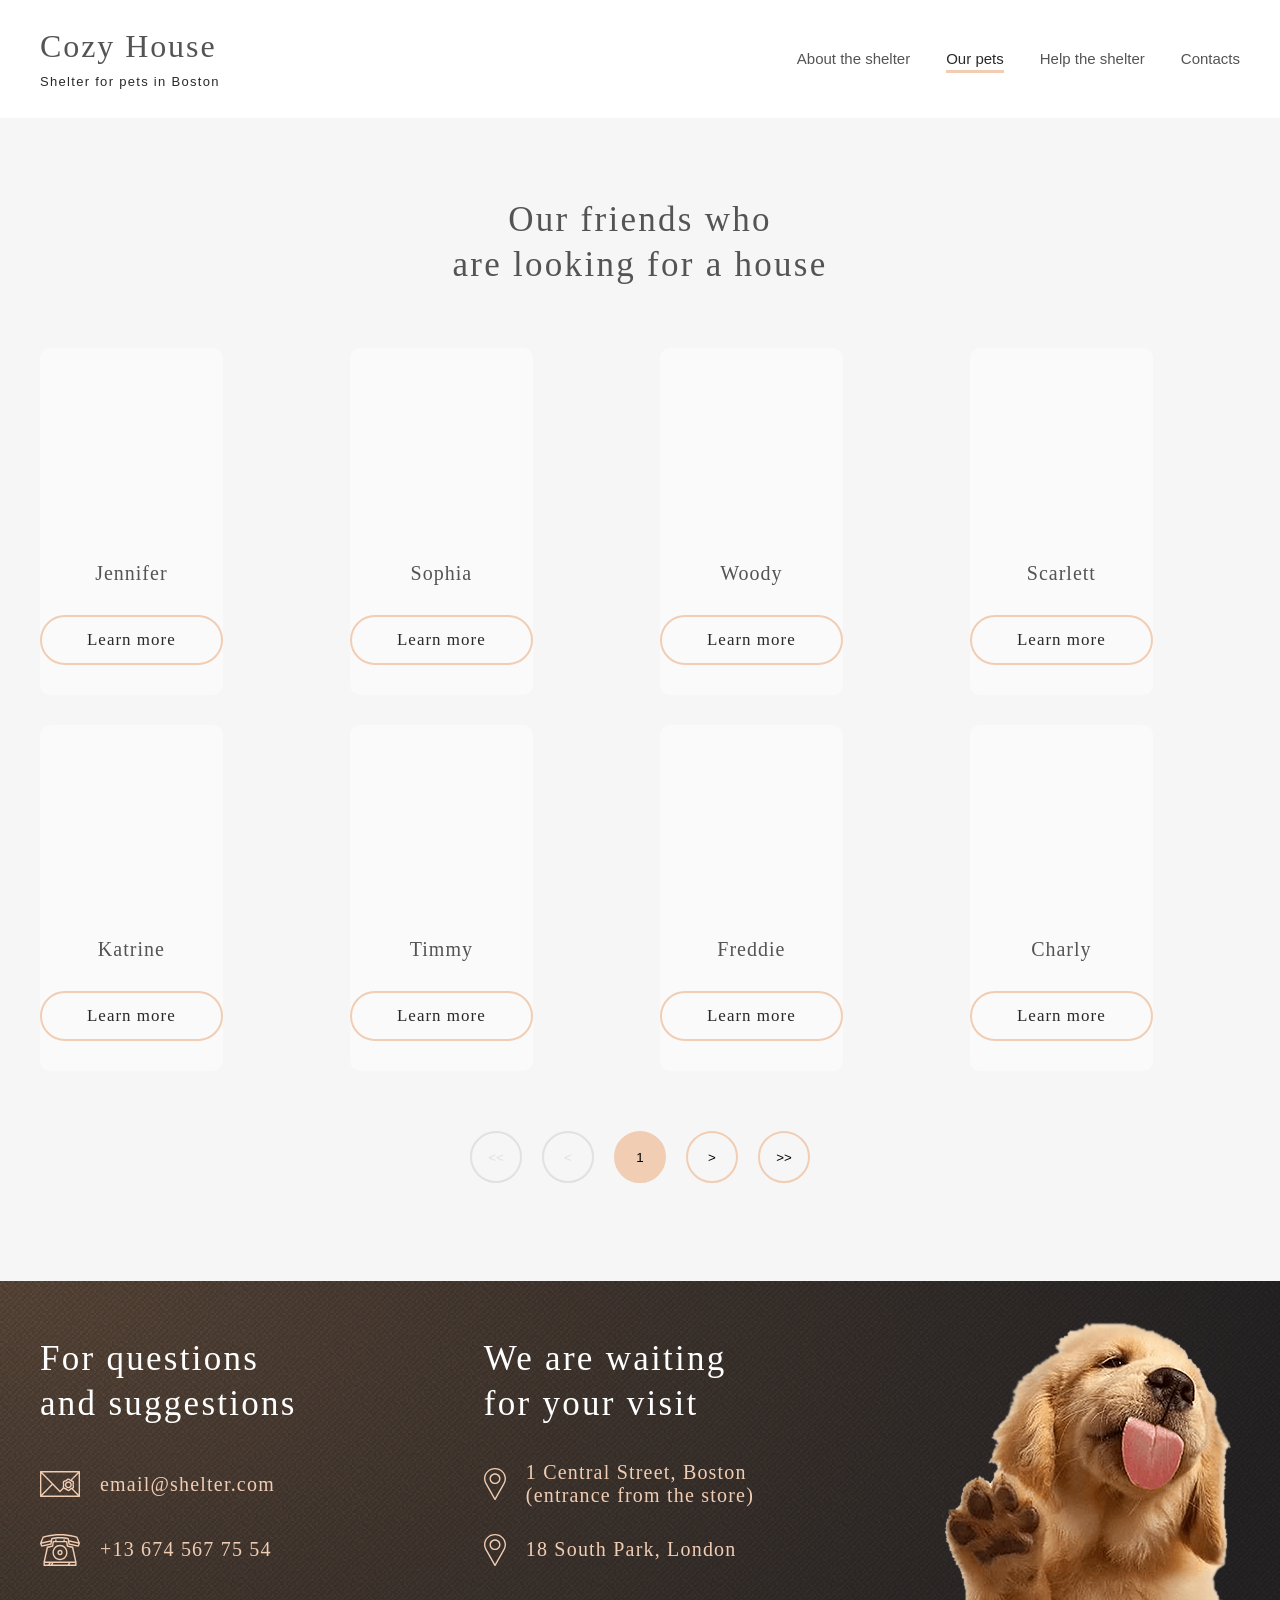
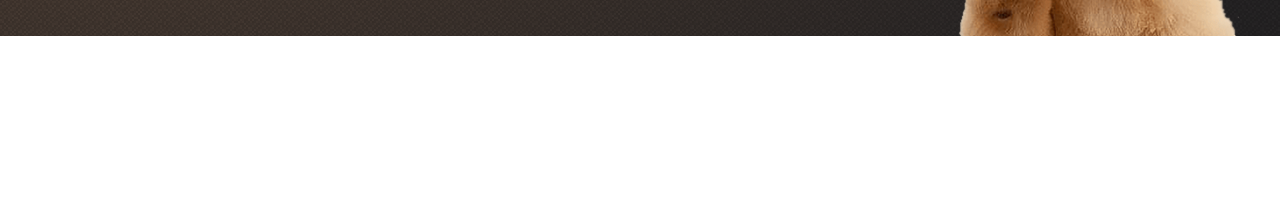
==== commit 1e750e7f: "feat: implement popup functionality" ====
--- a/our-pets.html
+++ b/our-pets.html
@@ -6,8 +6,8 @@
   <meta name="viewport" content="width=device-width, initial-scale=1">
   <title>Cozy House</title>
   <link rel="stylesheet" type="text/css" href="css/style.css">
-  <link rel="icon" type="image/png" sizes="32x32" href="img/icons/favicon/favicon-32x32.png">
-  <link rel="icon" type="image/png" sizes="16x16" href="img/icons/favicon/favicon-16x16.png">
+  <link rel="icon" type="image/png" sizes="32x32" href="assets/favicons/favicon-32x32.png">
+  <link rel="icon" type="image/png" sizes="16x16" href="assets/favicons/favicon-16x16.png">
   <script type="module" src="./scripts/main.js"></script>
 </head>
 
@@ -48,56 +48,56 @@
                 <div class="slider__row row-full slider__row--grid">
                   <a href="#" class="slider__card">
                     <div class="slider__img">
-                      <img src="img/our-pets/1.png" alt="kitten">
+                      <img src="assets/images/pets/Katrine.png" alt="kitten">
                     </div>
                     <div class="slider__name">Katrine</div>
                     <div class="slider__link link">Learn more</div>
                   </a>
                   <a href="#" class="slider__card">
                     <div class="slider__img">
-                      <img src="img/our-pets/2.png" alt="kitten">
+                      <img src="assets/images/pets/Jennifer.png" alt="puppy">
                     </div>
                     <div class="slider__name">Jennifer</div>
                     <div class="slider__link link">Learn more</div>
                   </a>
                   <a href="#" class="slider__card">
                     <div class="slider__img">
-                      <img src="img/our-pets/3.png" alt="kitten">
+                      <img src="assets/images/pets/Woody.png" alt="puppy">
                     </div>
                     <div class="slider__name">Woody</div>
                     <div class="slider__link link">Learn more</div>
                   </a>
                   <a href="#" class="slider__card">
                     <div class="slider__img">
-                      <img src="img/our-pets/4.png" alt="kitten">
+                      <img src="assets/images/pets/Sophia.png" alt="puppy">
                     </div>
                     <div class="slider__name">Sophia</div>
                     <div class="slider__link link">Learn more</div>
                   </a>
                   <a href="#" class="slider__card">
                     <div class="slider__img">
-                      <img src="img/our-pets/5.png" alt="kitten">
+                      <img src="assets/images/pets/Timmy.png" alt="kitten">
                     </div>
                     <div class="slider__name">Timmy</div>
                     <div class="slider__link link">Learn more</div>
                   </a>
                   <a href="#" class="slider__card">
                     <div class="slider__img">
-                      <img src="img/our-pets/6.png" alt="kitten">
+                      <img src="assets/images/pets/Charly.png" alt="puppy">
                     </div>
                     <div class="slider__name">Charly</div>
                     <div class="slider__link link">Learn more</div>
                   </a>
                   <a href="#" class="slider__card">
                     <div class="slider__img">
-                      <img src="img/our-pets/7.png" alt="kitten">
+                      <img src="assets/images/pets/Scarlett.png" alt="puppy">
                     </div>
                     <div class="slider__name">Scarlett</div>
                     <div class="slider__link link">Learn more</div>
                   </a>
                   <a href="" class="slider__card">
                     <div class="slider__img">
-                      <img src="img/our-pets/8.png" alt="kitten">
+                      <img src="assets/images/pets/Freddie.png" alt="kitten">
                     </div>
                     <div class="slider__name">Freddie</div>
                     <div class="slider__link link">Learn more</div>
@@ -131,7 +131,7 @@
             <a href="https://www.google.com/maps/place/18+S+Park+Rd,+London+SW19+6NN,+%D0%92%D0%B5%D0%BB%D0%B8%D0%BA%D0%BE%D0%B1%D1%80%D0%B8%D1%82%D0%B0%D0%BD%D0%B8%D1%8F/@51.4440909,-0.2084612,18.75z/data=!4m6!3m5!1s0x48760f46ff61dba9:0x5696e3b778e1f425!8m2!3d51.4441053!4d-0.2076652!16s%2Fg%2F11b90n3sb6?entry=ttu&g_ep=EgoyMDI1MDYxNi4wIKXMDSoASAFQAw%3D%3D" target="_blank" class="footer__link address">18 South Park, London </a>
           </div>
           <div class="footer__img">
-            <img src="img/footer.png" alt="puppy">
+            <img src="assets/images/content/footer-puppy.png" alt="A happy dog sitting with its tongue out and one paw stretched forward">
           </div>
         </div>
       </div>
@@ -140,6 +140,36 @@
 
   <div class="overlay"></div>
 
+  <div class="pet-popup" id="pet-popup" aria-hidden="true">
+    <div class="pet-popup__inner">
+      <button type="button" class="pet-popup__close" aria-label="Close popup">
+        <svg width="20" height="20" viewBox="0 0 20 20" fill="none" xmlns="http://www.w3.org/2000/svg">
+          <path d="M1 1L19 19M19 1L1 19" stroke="currentColor" stroke-width="2" stroke-linecap="round" />
+        </svg>
+      </button>
+
+      <div class="pet-popup__card">
+        <div class="pet-popup__image">
+          <img src="" alt="" class="pet-popup__img">
+        </div>
+
+        <div class="pet-popup__content">
+          <h3 class="pet-popup__name"></h3>
+          <p class="pet-popup__type"></p>
+          <p class="pet-popup__description"></p>
+
+          <ul class="pet-popup__details">
+            <li><span class="pet-popup__label">Age:</span> <span class="pet-popup__age"></span></li>
+            <li><span class="pet-popup__label">Inoculations:</span> <span class="pet-popup__inoculations"></span></li>
+            <li><span class="pet-popup__label">Diseases:</span> <span class="pet-popup__diseases"></span></li>
+            <li><span class="pet-popup__label">Parasites:</span> <span class="pet-popup__parasites"></span></li>
+          </ul>
+        </div>
+      </div>
+    </div>
+  </div>
+
+
 </body>
 
 </html>
--- a/css/style.css
+++ b/css/style.css
@@ -38,9 +38,10 @@
   --font-size-logo: 2rem;
   --font-size-link: 1.06rem;
   --font-size-disclaimer: 0.75rem;
-}
-
-.footer__link, .nav__link, .nav__link::after, .slider__btn, .link {
+  --font-size-mobile-nav: 2rem;
+}
+
+.footer__link, .pet-popup, .pet-popup__close, .burger, .nav, .nav__link, .nav__link::after, .slider .slider__wrapper, .slider__btn, .link {
   transition: all 0.3s;
 }
 
@@ -139,6 +140,26 @@
 
 body {
   font-family: Arial, "Helvetica Neue", Helvetica, sans-serif;
+}
+
+body.is-open,
+body.is-popup-open {
+  overflow: hidden;
+}
+
+.overlay {
+  position: fixed;
+  inset: 0;
+  background-color: rgba(41, 41, 41, 0.6);
+  z-index: 20;
+  opacity: 0;
+  visibility: hidden;
+}
+
+.is-open .overlay,
+.is-popup-open .overlay {
+  opacity: 1;
+  visibility: visible;
 }
 
 .link {
@@ -183,11 +204,28 @@
 .slider__cards {
   width: 100%;
   overflow: hidden;
+  position: relative;
+}
+.slider .slider__wrapper {
+  display: flex;
+  width: 100%;
+  will-change: transform;
+}
+.slider .slider__wrapper--slide-next {
+  transform: translateX(-100%);
+}
+.slider .slider__wrapper--slide-prev {
+  transform: translateX(-100%);
+}
+.slider .slider__wrapper--no-transition {
+  transition: none !important;
 }
 .slider__row {
   display: flex;
   justify-content: center;
   gap: clamp(1.25rem, -7.398rem + 16.279vw, 5.625rem);
+  flex-shrink: 0;
+  width: 100%;
 }
 .slider__row--grid {
   display: grid;
@@ -273,15 +311,9 @@
   .slider__row:not(.slider__row--grid) {
     gap: clamp(0.313rem, -2.813rem + 10vw, 2.5rem);
   }
-  .slider__row:not(.slider__row--grid) .slider__card:nth-child(3) {
-    display: none;
-  }
   .slider__row--grid {
     grid-template-columns: repeat(2, max-content);
     justify-content: center;
-  }
-  .slider__row--grid .slider__card:nth-child(n+7) {
-    display: none;
   }
 }
 @media (max-width: 600px) {
@@ -290,16 +322,10 @@
     justify-content: center;
     column-gap: 5rem;
   }
-  .slider__row:not(.slider__row--grid) .slider__card:nth-child(2) {
-    display: none;
-  }
   .slider__row--grid {
     grid-template-columns: max-content;
     gap: 1.875rem;
   }
-  .slider__row--grid .slider__card:nth-child(n+4) {
-    display: none;
-  }
   .slider__cards {
     order: -1;
     width: 100%;
@@ -309,9 +335,8 @@
 .nav__list {
   display: flex;
   align-items: center;
-  gap: 2.25rem;
-}
-
+  column-gap: 2.25rem;
+}
 .nav__link {
   position: relative;
   padding-block: 0.625rem;
@@ -348,56 +373,51 @@
 .nav__link--active::after {
   scale: 1 1;
 }
-
-.header--light .nav__link {
+body:not(.is-open) .header--light .nav__link {
   color: var(--text-title);
 }
 @media (hover: hover) {
-  .header--light .nav__link:hover {
+  body:not(.is-open) .header--light .nav__link:hover {
     color: var(--text-dark);
   }
 }
-.header--light .nav__link:focus-visible, .header--light .nav__link--active {
+body:not(.is-open) .header--light .nav__link:focus-visible, body:not(.is-open) .header--light .nav__link--active {
   color: var(--text-dark);
 }
-
 @media (max-width: 767px) {
   .nav {
     position: fixed;
     inset-block-start: 0;
     inset-inline-end: 0;
-    width: 100%;
+    width: 320px;
     height: 100dvh;
-    background-color: rgba(41, 41, 41, 0.98);
-    padding: 100px 40px 40px;
-    z-index: 90;
+    background-color: var(--bg-dark, #292929);
+    z-index: 40;
     display: flex;
     justify-content: center;
     align-items: center;
-    opacity: 0;
-    visibility: hidden;
     transform: translateX(100%);
-    transition: opacity 0.3s ease, visibility 0.3s ease, transform 0.3s ease;
   }
   .is-open .nav {
-    opacity: 1;
-    visibility: visible;
     transform: translateX(0);
   }
   .nav__list {
     flex-direction: column;
-    gap: 40px;
+    row-gap: 1.5rem;
+    justify-content: center;
+    align-items: center;
     text-align: center;
   }
   .nav__list-item {
     width: 100%;
   }
   .nav__link {
-    font-size: 24px;
+    font-size: var(--font-size-mobile-nav);
     display: inline-block;
     width: 100%;
   }
 }
+
 .burger {
   display: none;
   background: none;
@@ -406,7 +426,7 @@
   flex-direction: column;
   gap: 0.5rem;
   width: 1.875rem;
-  z-index: 100;
+  z-index: 40;
 }
 .burger span, .burger::before, .burger::after {
   content: "";
@@ -414,27 +434,192 @@
   width: 100%;
   height: 0.125rem;
   background-color: var(--bg-accent);
-  transition: transform 0.3s ease, opacity 0.3s ease;
-}
-.is-open .burger::before {
-  transform: translateY(0.5rem) rotate(45deg);
-}
-.is-open .burger span {
-  opacity: 0;
-}
-.is-open .burger::after {
-  transform: translateY(-0.5rem) rotate(-45deg);
-}
-
-.header--light .burger span, .header--light .burger::after, .header--light .burger::before {
+}
+.is-open .burger {
+  transform: rotate(90deg);
+}
+body:not(.is-open) .header--light .burger span, body:not(.is-open) .header--light .burger::after, body:not(.is-open) .header--light .burger::before {
   background-color: var(--bg-dark);
 }
-
 @media (max-width: 767px) {
   .burger {
     display: flex;
   }
 }
+
+.pet-popup {
+  position: fixed;
+  inset: 0;
+  z-index: 30;
+  display: flex;
+  align-items: center;
+  justify-content: center;
+  padding: 4.375rem;
+  opacity: 0;
+  visibility: hidden;
+  pointer-events: none;
+}
+.pet-popup__inner {
+  position: relative;
+  width: 100%;
+  max-width: 56.25rem;
+}
+.pet-popup__card {
+  width: 100%;
+  display: grid;
+  grid-template-columns: 5fr 4fr;
+  background-color: var(--bg-card);
+  border-radius: 0.625rem;
+  font-family: "Georgia", Georgia, serif;
+  overflow: hidden;
+}
+.pet-popup__close {
+  position: absolute;
+  top: -3.25rem;
+  right: -2.625rem;
+  display: flex;
+  align-items: center;
+  justify-content: center;
+  width: 3.25rem;
+  height: 3.25rem;
+  border-radius: 50%;
+  border: 0.125rem solid var(--cta-primary);
+  background-color: transparent;
+  color: var(--text-title);
+  cursor: pointer;
+}
+@media (hover: hover) {
+  .pet-popup__close:hover {
+    background-color: var(--cta-primary-hover);
+    border-color: var(--cta-primary-hover);
+  }
+}
+.pet-popup__close::before, .pet-popup__close::after {
+  content: "";
+  position: absolute;
+  top: 50%;
+  left: 50%;
+  display: block;
+  width: 1rem;
+  height: 0.125rem;
+  background-color: #292929;
+  border-radius: 0.125rem;
+}
+.pet-popup__close::before {
+  transform: translate(-50%, -50%) rotate(45deg);
+}
+.pet-popup__close::after {
+  transform: translate(-50%, -50%) rotate(-45deg);
+}
+.pet-popup__image {
+  width: 100%;
+  aspect-ratio: 1;
+  min-width: 0;
+  min-height: 0;
+}
+.pet-popup__image img {
+  width: 100%;
+  height: 100%;
+  object-fit: cover;
+}
+.pet-popup__content {
+  display: flex;
+  flex-direction: column;
+  align-self: stretch;
+  min-width: 0;
+  min-height: 0;
+  padding-inline: 1.875rem 1.25rem;
+  padding-block: 3.125rem;
+  row-gap: 40px;
+  color: var(--text-dark);
+  max-height: 100%;
+  overflow-y: auto;
+}
+.pet-popup__name {
+  font-size: var(--font-size-xl);
+  letter-spacing: 0.06em;
+  line-height: 1.3;
+  margin: 0 0 0.625rem;
+}
+.pet-popup__type {
+  font-size: var(--font-size-md);
+  line-height: 1.15;
+  letter-spacing: 0.06em;
+}
+.pet-popup__description {
+  font-size: var(--font-size-sm);
+  line-height: 1.1;
+  letter-spacing: 0.06em;
+}
+.pet-popup__details {
+  display: flex;
+  flex-direction: column;
+  row-gap: 0.625rem;
+}
+.pet-popup__details li {
+  position: relative;
+  padding-left: 0.9rem;
+  font-size: var(--font-size-sm);
+  line-height: 1.2;
+  letter-spacing: 0.06em;
+}
+.pet-popup__details li::before {
+  content: "";
+  position: absolute;
+  left: 0;
+  top: 0.3em;
+  width: 0.25rem;
+  height: 0.25rem;
+  border-radius: 50%;
+  background-color: var(--cta-primary);
+}
+.pet-popup__label {
+  font-weight: 700;
+}
+@media (max-width: 850px) {
+  .pet-popup__inner {
+    max-width: 40rem;
+  }
+  .pet-popup__content {
+    padding: 0.625rem;
+    row-gap: 1.25rem;
+  }
+  .pet-popup__description {
+    font-size: var(--font-size-xs);
+  }
+}
+@media (max-width: 600px) {
+  .pet-popup {
+    padding: 2.5rem;
+  }
+  .pet-popup__inner {
+    max-width: 100%;
+  }
+  .pet-popup__card {
+    grid-template-columns: 1fr;
+    max-height: 85vh;
+    gap: 1.25rem;
+  }
+  .pet-popup__image {
+    display: none;
+  }
+  .pet-popup__close {
+    right: -1.625rem;
+  }
+  .pet-popup__header {
+    text-align: center;
+  }
+}
+
+body.is-popup-open {
+  overflow: hidden;
+}
+body.is-popup-open .pet-popup {
+  opacity: 1;
+  visibility: visible;
+  pointer-events: auto;
+}
+
 .wrapper {
   min-height: 100dvh;
   display: flex;
@@ -504,7 +689,7 @@
 }
 
 .footer {
-  background: url("../img/bg-gradient.png"), radial-gradient(100% 215.42% at 0% 0%, var(--bg-dark-card) 0%, var(--bg-dark) 100%);
+  background: url("../assets/images/backgrounds/bg-gradient.png"), radial-gradient(100% 215.42% at 0% 0%, var(--bg-dark-card) 0%, var(--bg-dark) 100%);
   padding-block-start: 2.5rem;
   overflow: hidden;
 }
@@ -544,14 +729,14 @@
 }
 .footer__link.email {
   grid-row: 2;
-  background: url("../img/icons/2.svg") left center no-repeat;
+  background: url("../assets/icons/ui/email.svg") left center no-repeat;
 }
 .footer__link.phone {
   grid-row: 3;
-  background: url("../img/icons/3.svg") left center no-repeat;
+  background: url("../assets/icons/ui/phone.svg") left center no-repeat;
 }
 .footer__link.address {
-  background: url("../img/icons/4.svg") left center no-repeat;
+  background: url("../assets/icons/ui/pin.svg") left center no-repeat;
   padding-inline-start: 2.625rem;
 }
 .footer__img {
@@ -722,7 +907,7 @@
   color: var(--text-title);
 }
 .donation__card {
-  background: url("../img/icons/1.svg") left 0.9375rem center no-repeat, var(--cta-primary);
+  background: url("../assets/icons/ui/card.svg") left 0.9375rem center no-repeat, var(--cta-primary);
   border-radius: 0.5625rem;
   padding-block: 0.625rem;
   padding-inline: 3.75rem 0.9375rem;
@@ -881,7 +1066,7 @@
   }
 }
 .hero {
-  background: url("../img/bg-gradient.png"), radial-gradient(100% 215.42% at 0% 0%, #5b483a 0%, #262425 100%);
+  background: url("../assets/images/backgrounds/bg-gradient.png"), radial-gradient(100% 215.42% at 0% 0%, #5b483a 0%, #262425 100%);
   display: flex;
   align-items: flex-end;
 }
